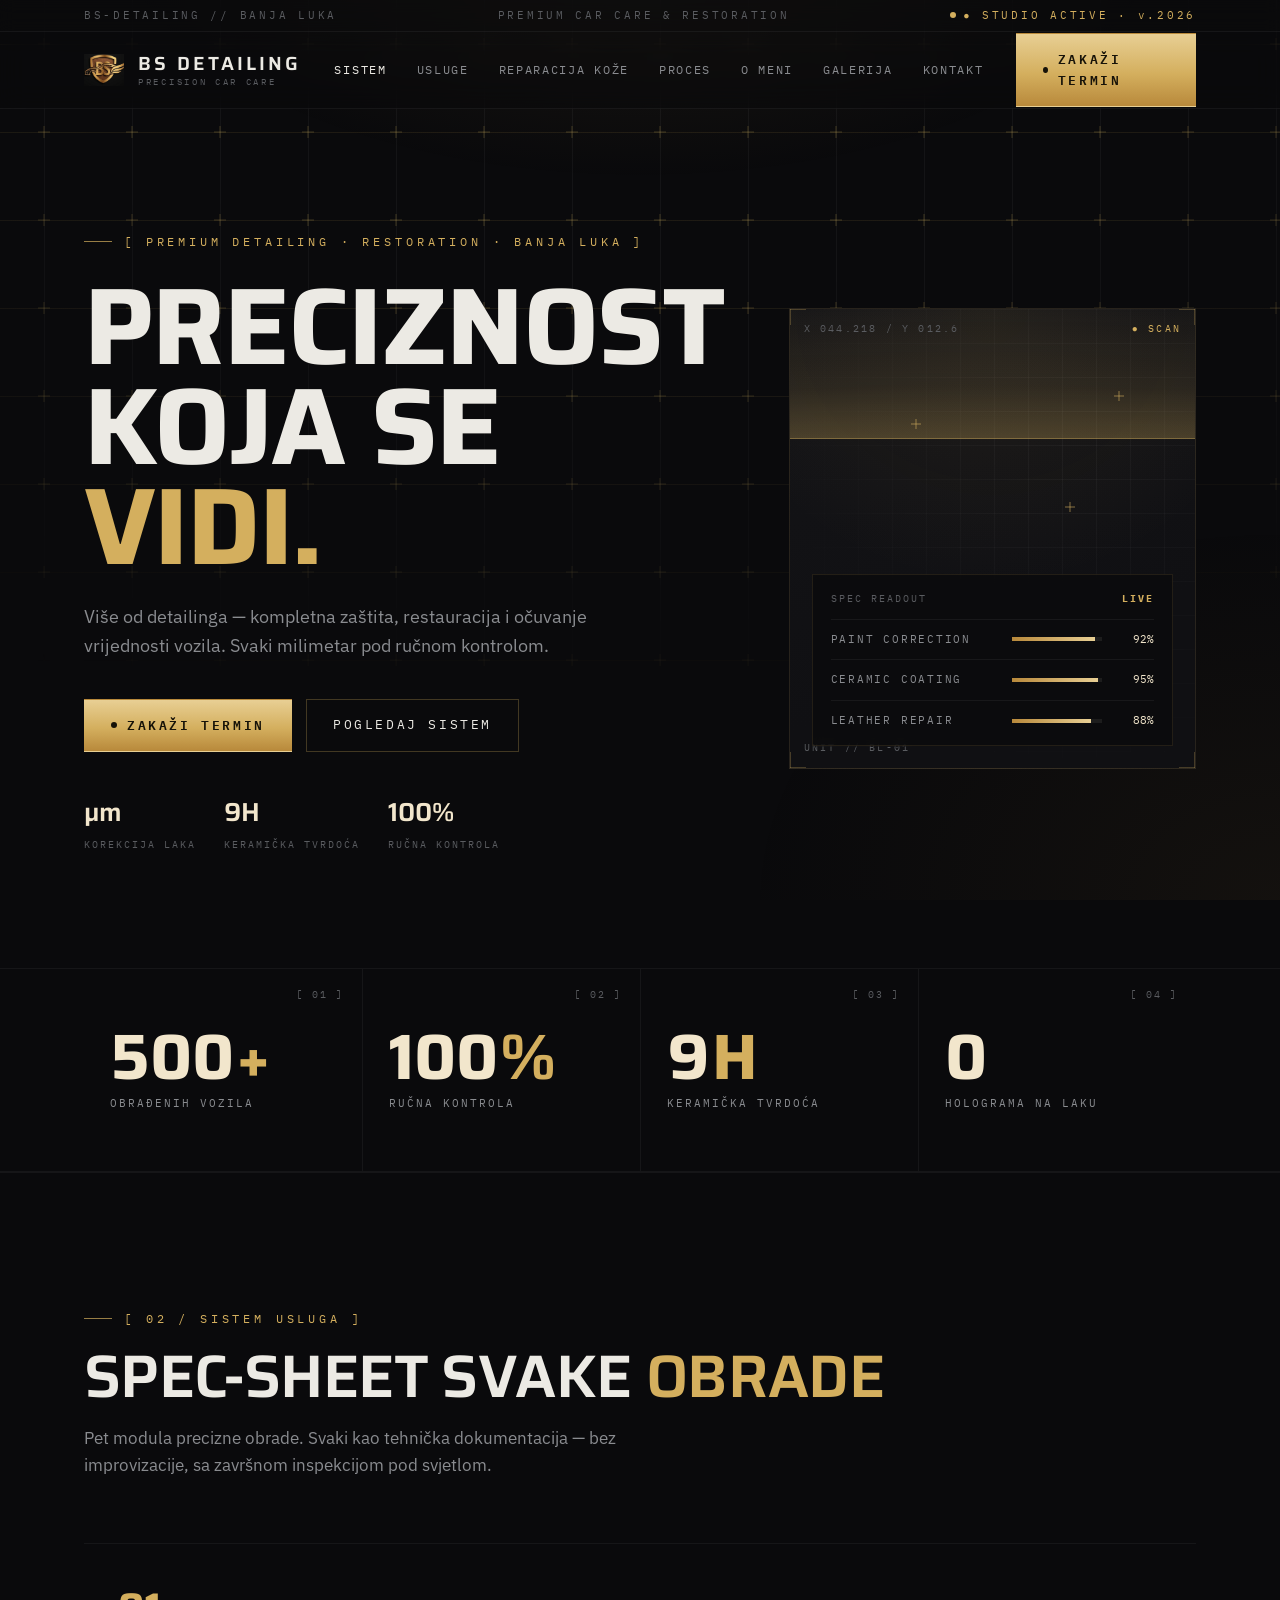
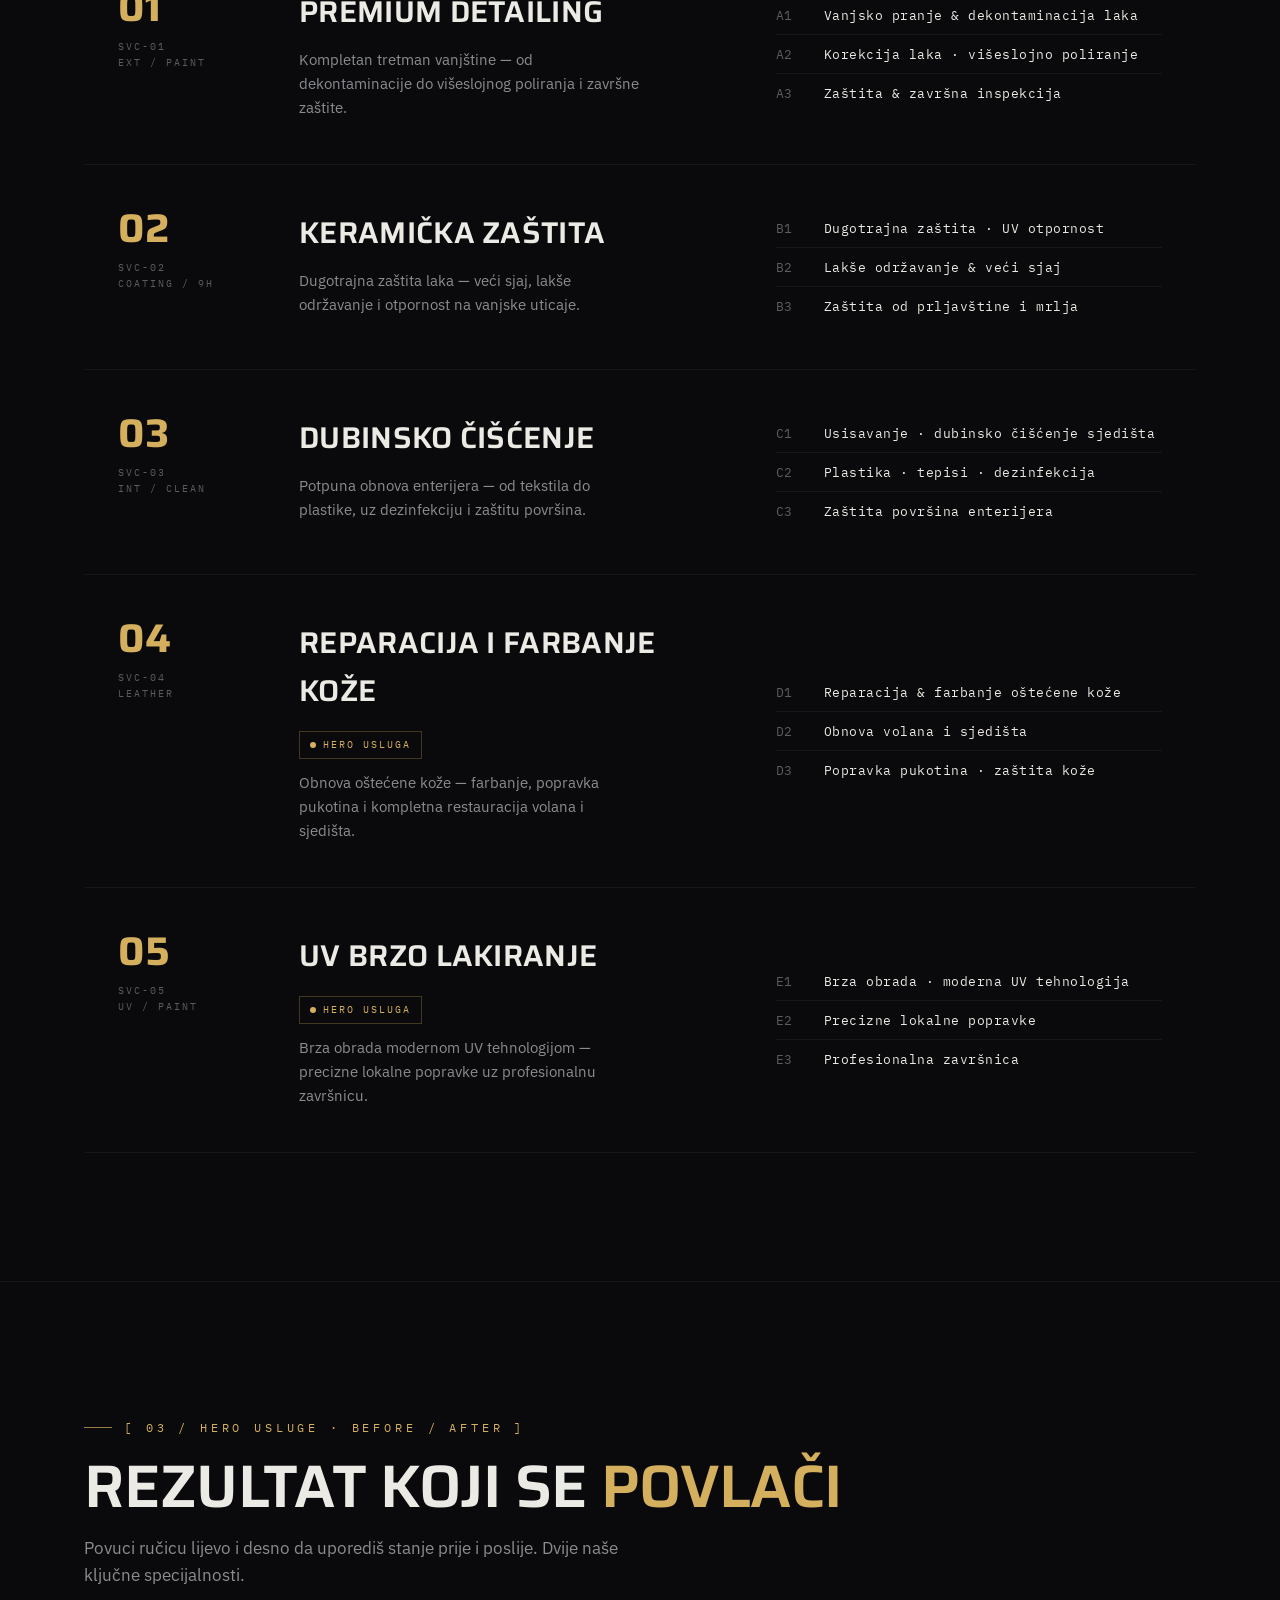
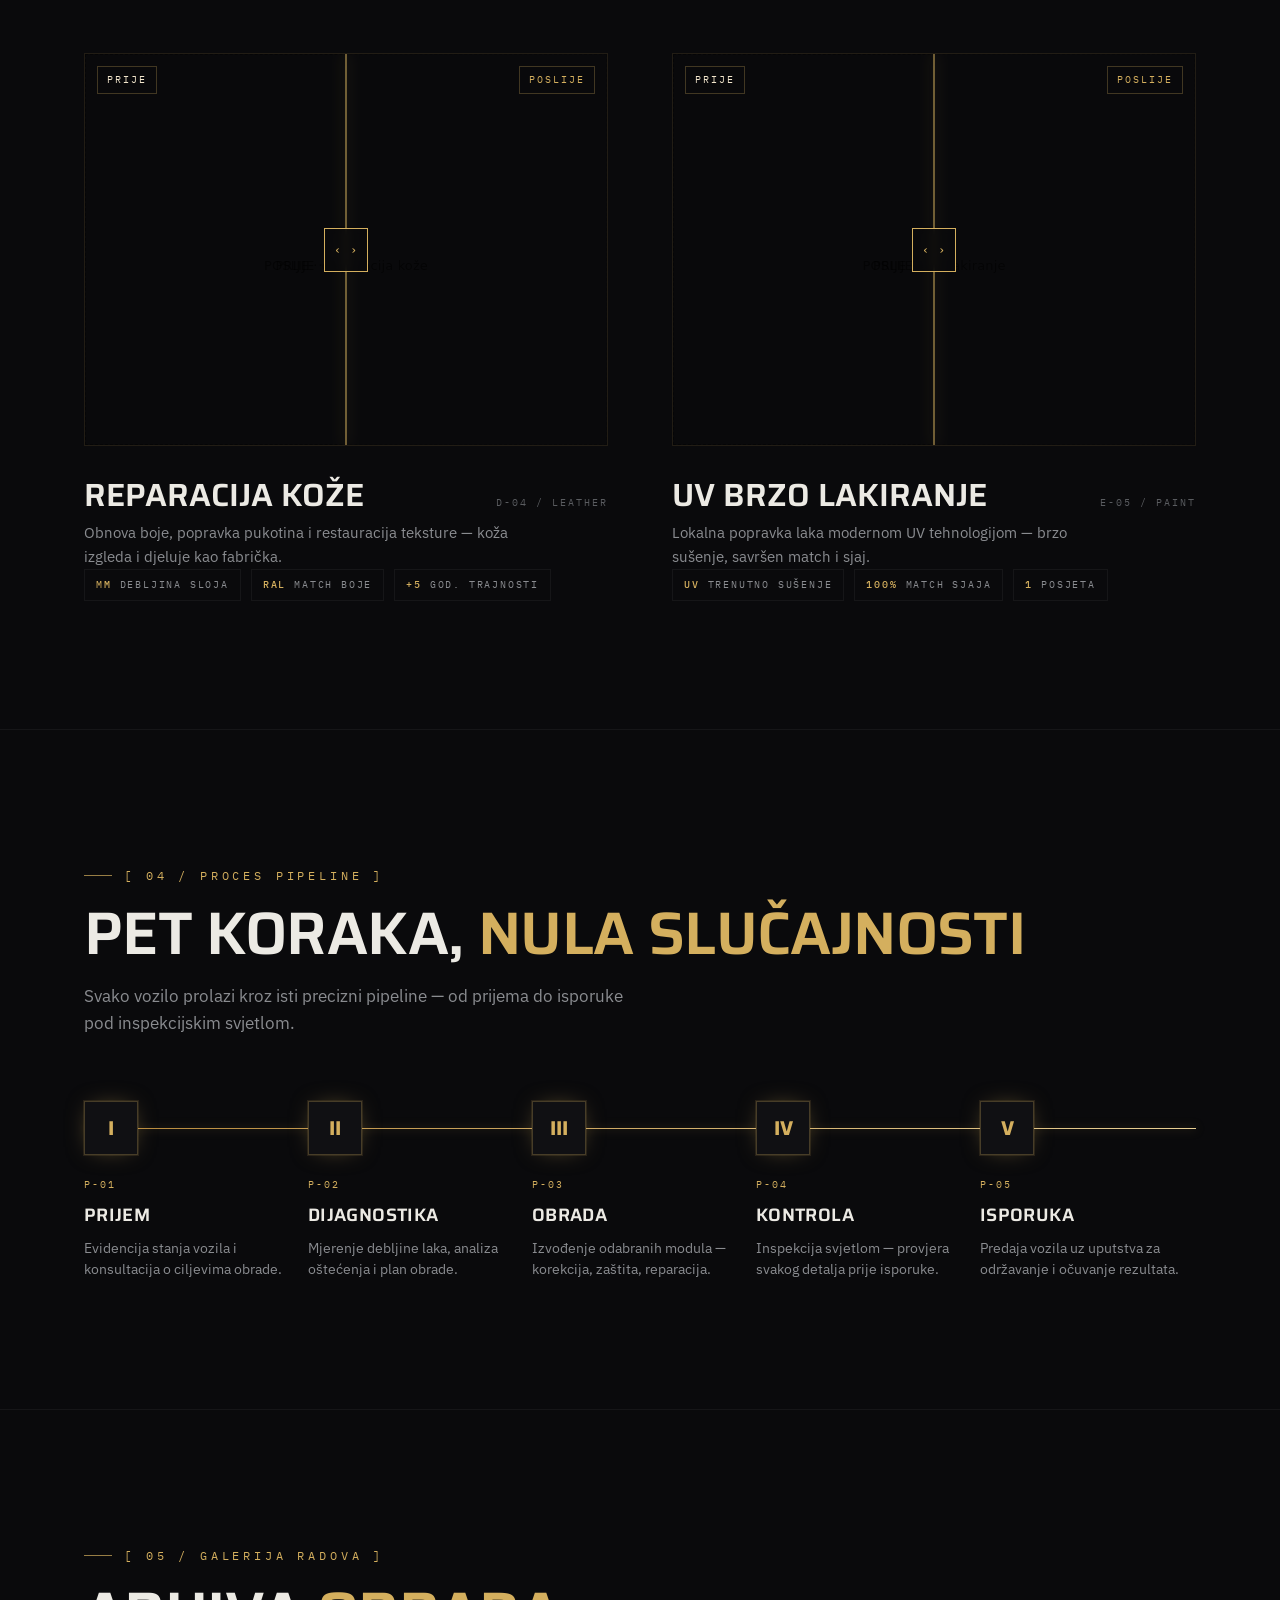
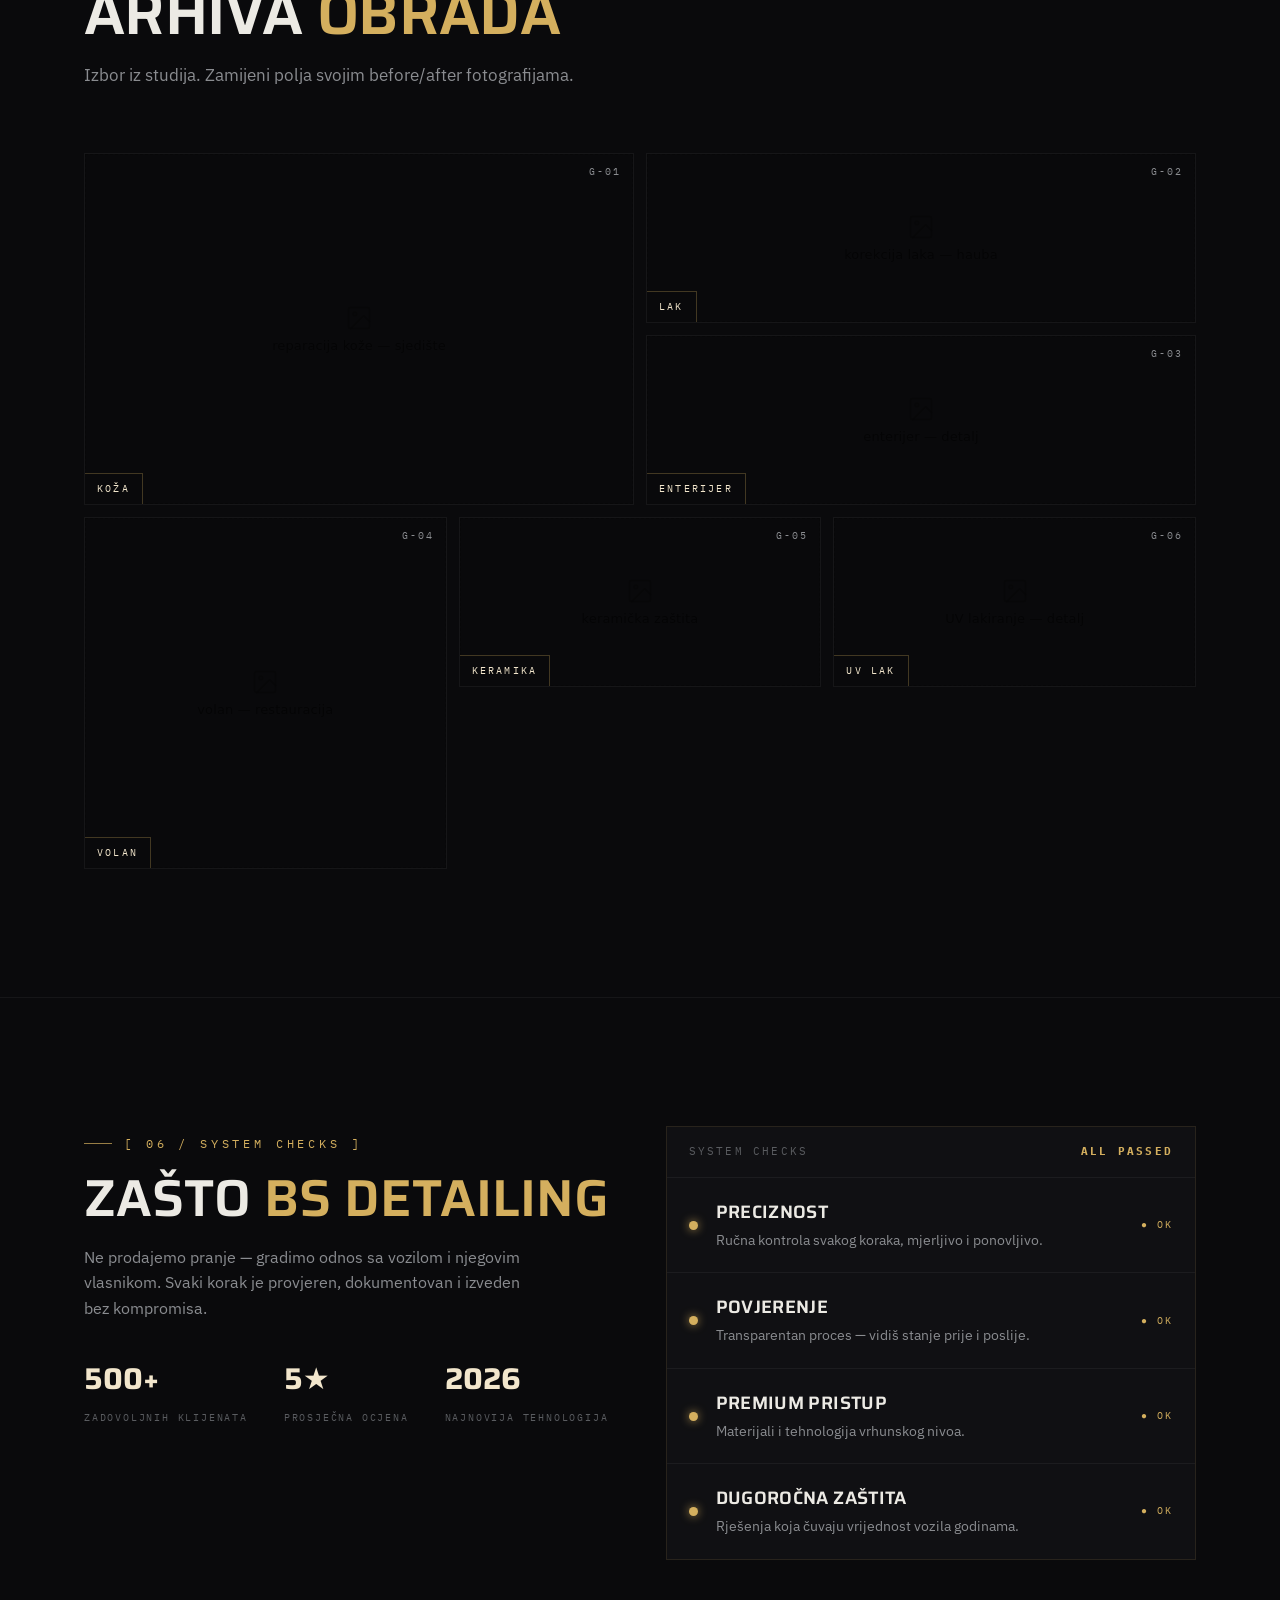
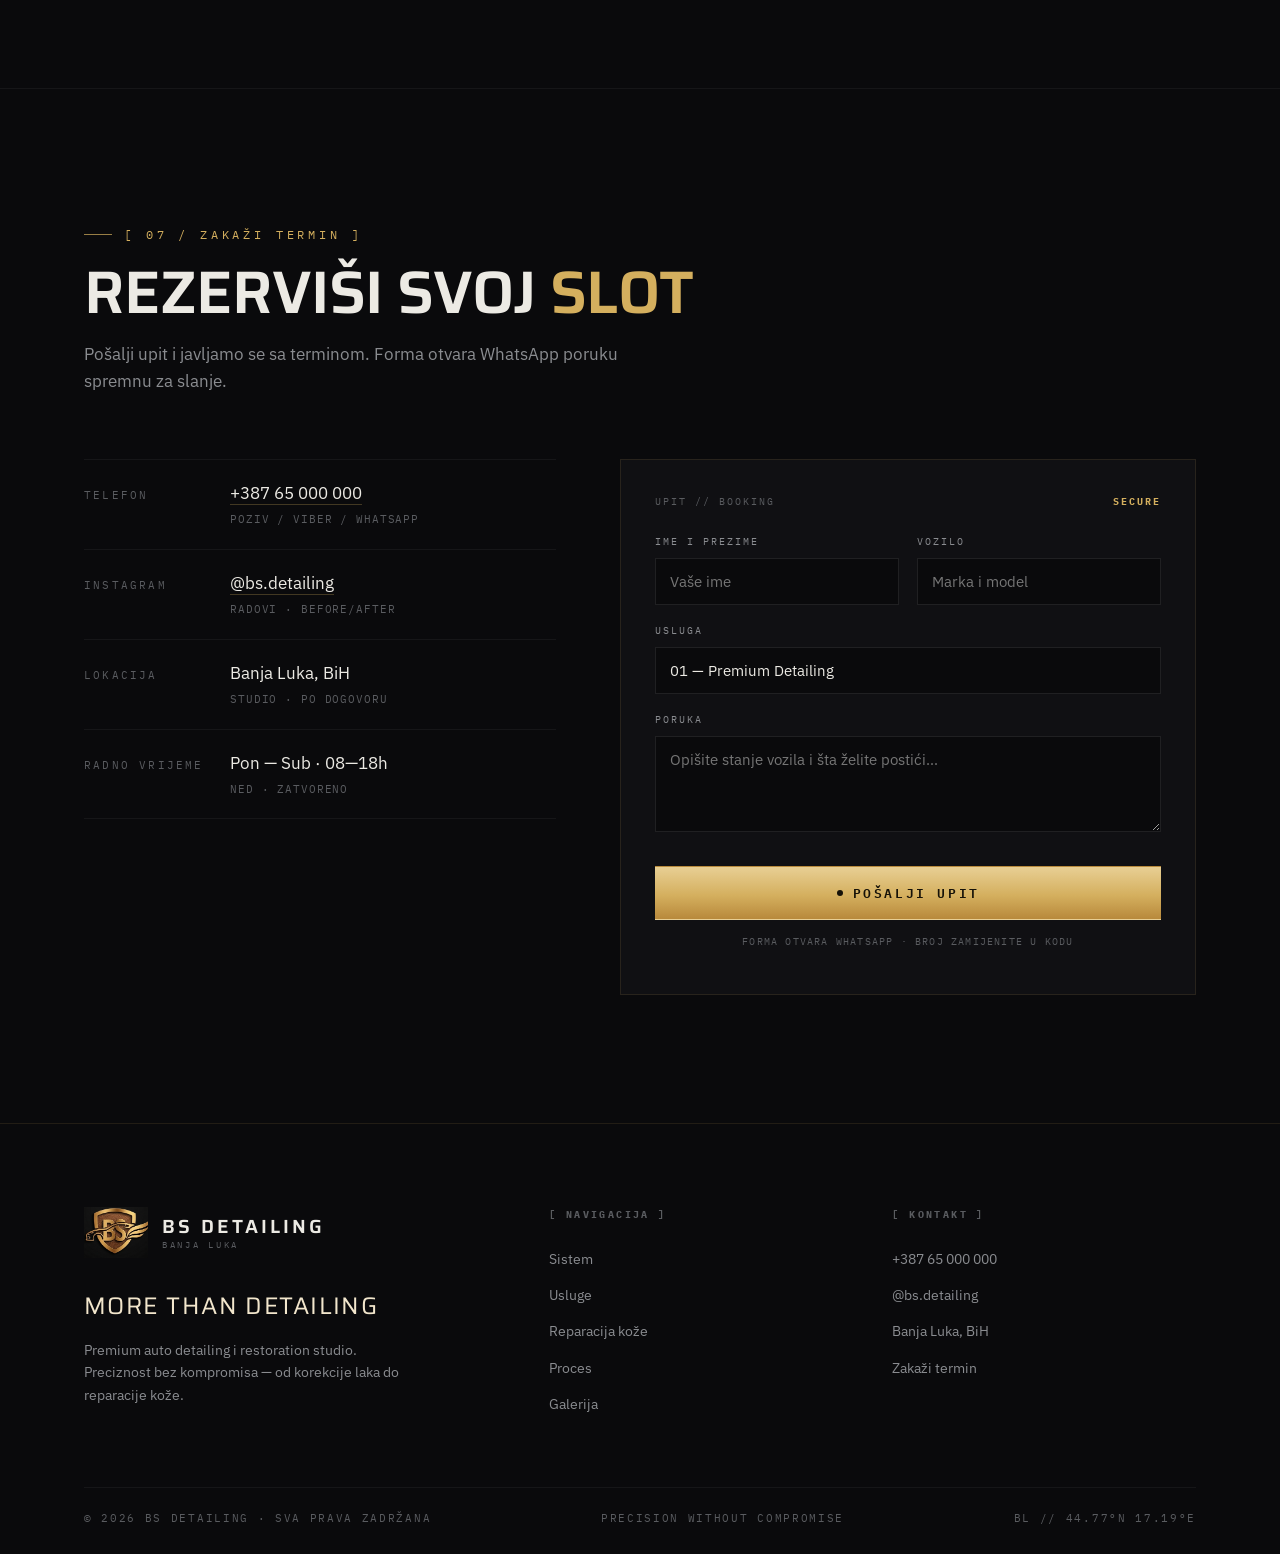
==== project/index.html @ 83fc9499 "Claude Design handoff: web site bs detailing" ====
<!DOCTYPE html>
<html lang="sr-Latn">
<head>
<meta charset="UTF-8" />
<script>document.documentElement.className += " js";</script>
<meta name="viewport" content="width=device-width, initial-scale=1.0" />
<title>BS Detailing — Premium Car Care & Restoration · Banja Luka</title>
<meta name="description" content="BS Detailing — najprecizniji premium auto detailing i restoration studio u Banjoj Luci. Korekcija laka, keramička zaštita, reparacija kože, UV brzo lakiranje." />
<link rel="preconnect" href="https://fonts.googleapis.com" />
<link rel="preconnect" href="https://fonts.gstatic.com" crossorigin />
<link href="https://fonts.googleapis.com/css2?family=Saira:wght@500;600;700&family=IBM+Plex+Sans:wght@400;500;600&family=IBM+Plex+Mono:wght@400;500&display=swap" rel="stylesheet" />
<link rel="stylesheet" href="styles.css" />
<link rel="icon" type="image/png" href="assets/logo-shield.png" />
</head>
<body>
<div class="cursor" aria-hidden="true"><span class="ring"></span></div>
<div class="bp-grid" aria-hidden="true"></div>
<div class="ambient" aria-hidden="true"></div>

<!-- ================= TOP STATUS BAR ================= -->
<div class="topbar">
  <div class="container">
    <span class="tb-left">BS-DETAILING // BANJA LUKA</span>
    <span class="tb-mid">PREMIUM CAR CARE &amp; RESTORATION</span>
    <span class="live"><i class="pulse"></i>● STUDIO ACTIVE · v.2026</span>
  </div>
</div>

<!-- ================= HEADER ================= -->
<header class="site-header" id="siteHeader">
  <div class="container">
    <a href="#top" class="brand" aria-label="BS Detailing — početna">
      <img src="assets/logo-shield.png" alt="BS Detailing" />
      <span class="bn">
        <b>BS Detailing</b>
        <small>PRECISION CAR CARE</small>
      </span>
    </a>
    <nav class="nav" aria-label="Glavna navigacija">
      <a href="#sistem">Sistem</a>
      <a href="#usluge">Usluge</a>
      <a href="#reparacija">Reparacija kože</a>
      <a href="#proces">Proces</a>
      <a href="about.html">O meni</a>
      <a href="#galerija">Galerija</a>
      <a href="#kontakt">Kontakt</a>
    </nav>
    <div class="header-cta">
      <a href="#kontakt" class="btn btn-gold"><span class="dot"></span>Zakaži termin</a>
      <button class="burger" id="burger" aria-label="Meni" aria-expanded="false">
        <span></span><span></span><span></span>
      </button>
    </div>
  </div>
</header>

<!-- mobile nav -->
<nav class="mobile-nav" id="mobileNav" aria-label="Mobilna navigacija">
  <a href="#sistem">Sistem <span>01</span></a>
  <a href="#usluge">Usluge <span>02</span></a>
  <a href="#reparacija">Reparacija kože <span>03</span></a>
  <a href="#proces">Proces <span>04</span></a>
  <a href="about.html">O meni <span>05</span></a>
  <a href="#galerija">Galerija <span>06</span></a>
  <a href="#kontakt">Kontakt <span>07</span></a>
  <a href="#kontakt" class="btn btn-gold" style="justify-content:center"><span class="dot"></span>Zakaži termin</a>
</nav>

<main id="top">

  <!-- ================= HERO ================= -->
  <section class="hero" id="sistem">
    <div class="container">
      <div class="hero-grid">
        <div class="hero-copy">
          <span class="eyebrow" data-reveal>[ PREMIUM DETAILING · RESTORATION · BANJA LUKA ]</span>
          <h1 data-reveal>
            <span class="ln"><span>Preciznost</span></span>
            <span class="ln"><span>koja se <em class="text-gold" style="font-style:normal">vidi.</em></span></span>
          </h1>
          <p class="lede" data-reveal>Više od detailinga — kompletna zaštita, restauracija i očuvanje vrijednosti vozila. Svaki milimetar pod ručnom kontrolom.</p>
          <div class="hero-actions" data-reveal>
            <a href="#kontakt" class="btn btn-gold" data-magnetic><span class="dot"></span>Zakaži termin</a>
            <a href="#usluge" class="btn btn-ghost" data-magnetic>Pogledaj sistem</a>
          </div>
          <div class="hero-bars" data-reveal>
            <div class="b"><b>µm</b><small>Korekcija laka</small></div>
            <div class="b"><b>9H</b><small>Keramička tvrdoća</small></div>
            <div class="b"><b>100%</b><small>Ručna kontrola</small></div>
          </div>
        </div>

        <div class="hero-visual hud" id="heroVisual" data-reveal>
          <div class="micro-grid"></div>
          <div class="scan"></div>
          <span class="cross" style="top:24%;left:30%"></span>
          <span class="cross" style="top:42%;left:68%"></span>
          <span class="cross" style="top:18%;left:80%"></span>
          <span class="hv-tag tl">X 044.218 / Y 012.6</span>
          <span class="hv-tag tr">● SCAN</span>
          <span class="hv-tag bl">UNIT // BL-01</span>

          <div class="spec-readout">
            <div class="sr-h"><span>SPEC READOUT</span><b>LIVE</b></div>
            <div class="sr-row" style="--fill:8%"><span class="k">Paint Correction</span><span class="v"><span class="bar"><i></i></span><span class="num">92%</span></span></div>
            <div class="sr-row" style="--fill:5%"><span class="k">Ceramic Coating</span><span class="v"><span class="bar"><i></i></span><span class="num">95%</span></span></div>
            <div class="sr-row" style="--fill:12%"><span class="k">Leather Repair</span><span class="v"><span class="bar"><i></i></span><span class="num">88%</span></span></div>
          </div>
        </div>
      </div>
    </div>
  </section>

  <!-- ================= STATS ================= -->
  <section class="stats" aria-label="Metrike">
    <div class="container">
      <div class="stat">
        <span class="idx">[ 01 ]</span>
        <span class="num" data-count="500" data-suffix="+"><span class="val">0</span><span class="suf">+</span></span>
        <span class="lbl">Obrađenih vozila</span>
      </div>
      <div class="stat">
        <span class="idx">[ 02 ]</span>
        <span class="num" data-count="100" data-suffix="%"><span class="val">0</span><span class="suf">%</span></span>
        <span class="lbl">Ručna kontrola</span>
      </div>
      <div class="stat">
        <span class="idx">[ 03 ]</span>
        <span class="num" data-count="9" data-suffix="H"><span class="val">0</span><span class="suf">H</span></span>
        <span class="lbl">Keramička tvrdoća</span>
      </div>
      <div class="stat">
        <span class="idx">[ 04 ]</span>
        <span class="num" data-count="0" data-suffix=""><span class="val">0</span><span class="suf"></span></span>
        <span class="lbl">Holograma na laku</span>
      </div>
    </div>
  </section>

  <!-- ================= SERVICES ================= -->
  <section id="usluge" class="section-line">
    <div class="container">
      <div class="sec-head" data-reveal>
        <span class="eyebrow">[ 02 / SISTEM USLUGA ]</span>
        <h2>Spec-sheet svake <span class="text-gold">obrade</span></h2>
        <p>Pet modula precizne obrade. Svaki kao tehnička dokumentacija — bez improvizacije, sa završnom inspekcijom pod svjetlom.</p>
      </div>

      <div class="svc-list">

        <article class="svc" data-reveal>
          <div class="svc-idx hud">
            <span class="n">01</span>
            <div class="meta">SVC-01<br />EXT / PAINT</div>
          </div>
          <div class="svc-main">
            <h3>Premium Detailing</h3>
            <p>Kompletan tretman vanjštine — od dekontaminacije do višeslojnog poliranja i završne zaštite.</p>
          </div>
          <div class="svc-spec">
            <div class="spec-row"><span class="sk">A1</span><span class="sv">Vanjsko pranje &amp; dekontaminacija laka</span></div>
            <div class="spec-row"><span class="sk">A2</span><span class="sv">Korekcija laka · višeslojno poliranje</span></div>
            <div class="spec-row"><span class="sk">A3</span><span class="sv">Zaštita &amp; završna inspekcija</span></div>
          </div>
        </article>

        <article class="svc" data-reveal>
          <div class="svc-idx hud">
            <span class="n">02</span>
            <div class="meta">SVC-02<br />COATING / 9H</div>
          </div>
          <div class="svc-main">
            <h3>Keramička zaštita</h3>
            <p>Dugotrajna zaštita laka — veći sjaj, lakše održavanje i otpornost na vanjske uticaje.</p>
          </div>
          <div class="svc-spec">
            <div class="spec-row"><span class="sk">B1</span><span class="sv">Dugotrajna zaštita · UV otpornost</span></div>
            <div class="spec-row"><span class="sk">B2</span><span class="sv">Lakše održavanje &amp; veći sjaj</span></div>
            <div class="spec-row"><span class="sk">B3</span><span class="sv">Zaštita od prljavštine i mrlja</span></div>
          </div>
        </article>

        <article class="svc" data-reveal>
          <div class="svc-idx hud">
            <span class="n">03</span>
            <div class="meta">SVC-03<br />INT / CLEAN</div>
          </div>
          <div class="svc-main">
            <h3>Dubinsko čišćenje</h3>
            <p>Potpuna obnova enterijera — od tekstila do plastike, uz dezinfekciju i zaštitu površina.</p>
          </div>
          <div class="svc-spec">
            <div class="spec-row"><span class="sk">C1</span><span class="sv">Usisavanje · dubinsko čišćenje sjedišta</span></div>
            <div class="spec-row"><span class="sk">C2</span><span class="sv">Plastika · tepisi · dezinfekcija</span></div>
            <div class="spec-row"><span class="sk">C3</span><span class="sv">Zaštita površina enterijera</span></div>
          </div>
        </article>

        <article class="svc" data-reveal>
          <div class="svc-idx hud">
            <span class="n">04</span>
            <div class="meta">SVC-04<br />LEATHER</div>
          </div>
          <div class="svc-main">
            <h3>Reparacija i farbanje kože</h3>
            <span class="svc-tag"><span class="dot"></span>HERO USLUGA</span>
            <p>Obnova oštećene kože — farbanje, popravka pukotina i kompletna restauracija volana i sjedišta.</p>
          </div>
          <div class="svc-spec">
            <div class="spec-row"><span class="sk">D1</span><span class="sv">Reparacija &amp; farbanje oštećene kože</span></div>
            <div class="spec-row"><span class="sk">D2</span><span class="sv">Obnova volana i sjedišta</span></div>
            <div class="spec-row"><span class="sk">D3</span><span class="sv">Popravka pukotina · zaštita kože</span></div>
          </div>
        </article>

        <article class="svc" data-reveal>
          <div class="svc-idx hud">
            <span class="n">05</span>
            <div class="meta">SVC-05<br />UV / PAINT</div>
          </div>
          <div class="svc-main">
            <h3>UV brzo lakiranje</h3>
            <span class="svc-tag"><span class="dot"></span>HERO USLUGA</span>
            <p>Brza obrada modernom UV tehnologijom — precizne lokalne popravke uz profesionalnu završnicu.</p>
          </div>
          <div class="svc-spec">
            <div class="spec-row"><span class="sk">E1</span><span class="sv">Brza obrada · moderna UV tehnologija</span></div>
            <div class="spec-row"><span class="sk">E2</span><span class="sv">Precizne lokalne popravke</span></div>
            <div class="spec-row"><span class="sk">E3</span><span class="sv">Profesionalna završnica</span></div>
          </div>
        </article>

      </div>
    </div>
  </section>

  <!-- ================= BEFORE / AFTER ================= -->
  <section id="reparacija" class="section-line">
    <div class="container">
      <div class="sec-head" data-reveal>
        <span class="eyebrow">[ 03 / HERO USLUGE · BEFORE / AFTER ]</span>
        <h2>Rezultat koji se <span class="text-gold">povlači</span></h2>
        <p>Povuci ručicu lijevo i desno da uporediš stanje prije i poslije. Dvije naše ključne specijalnosti.</p>
      </div>

      <div class="ba-wrap">

        <div class="ba-block" data-reveal>
          <div class="ba" data-ba>
            <image-slot class="layer-after" id="ba-leather-after" shape="rect" fit="cover" placeholder="POSLIJE · reparacija kože"></image-slot>
            <div class="layer-before">
              <image-slot id="ba-leather-before" shape="rect" fit="cover" placeholder="PRIJE · oštećena koža"></image-slot>
            </div>
            <span class="ba-tag b">PRIJE</span>
            <span class="ba-tag a">POSLIJE</span>
            <span class="divider"></span>
            <span class="handle"></span>
          </div>
          <div class="ba-meta">
            <div class="meta-line">
              <h3>Reparacija kože</h3>
              <span class="coord">D-04 / LEATHER</span>
            </div>
            <p class="desc">Obnova boje, popravka pukotina i restauracija teksture — koža izgleda i djeluje kao fabrička.</p>
            <div class="ba-callouts">
              <span class="callout"><b>µm</b> Debljina sloja</span>
              <span class="callout"><b>RAL</b> Match boje</span>
              <span class="callout"><b>+5</b> God. trajnosti</span>
            </div>
          </div>
        </div>

        <div class="ba-block" data-reveal>
          <div class="ba" data-ba>
            <image-slot class="layer-after" id="ba-uv-after" shape="rect" fit="cover" placeholder="POSLIJE · UV lakiranje"></image-slot>
            <div class="layer-before">
              <image-slot id="ba-uv-before" shape="rect" fit="cover" placeholder="PRIJE · oštećen lak"></image-slot>
            </div>
            <span class="ba-tag b">PRIJE</span>
            <span class="ba-tag a">POSLIJE</span>
            <span class="divider"></span>
            <span class="handle"></span>
          </div>
          <div class="ba-meta">
            <div class="meta-line">
              <h3>UV brzo lakiranje</h3>
              <span class="coord">E-05 / PAINT</span>
            </div>
            <p class="desc">Lokalna popravka laka modernom UV tehnologijom — brzo sušenje, savršen match i sjaj.</p>
            <div class="ba-callouts">
              <span class="callout"><b>UV</b> Trenutno sušenje</span>
              <span class="callout"><b>100%</b> Match sjaja</span>
              <span class="callout"><b>1</b> Posjeta</span>
            </div>
          </div>
        </div>

      </div>
    </div>
  </section>

  <!-- ================= PROCESS ================= -->
  <section id="proces" class="section-line">
    <div class="container">
      <div class="sec-head" data-reveal>
        <span class="eyebrow">[ 04 / PROCES PIPELINE ]</span>
        <h2>Pet koraka, <span class="text-gold">nula slučajnosti</span></h2>
        <p>Svako vozilo prolazi kroz isti precizni pipeline — od prijema do isporuke pod inspekcijskim svjetlom.</p>
      </div>

      <div class="proc" id="proc">
        <div class="proc-track">
          <div class="proc-line"><i></i></div>
          <div class="proc-steps">
            <div class="pstep">
              <div class="node">I</div>
              <div class="code">P-01</div>
              <h4>Prijem</h4>
              <p>Evidencija stanja vozila i konsultacija o ciljevima obrade.</p>
            </div>
            <div class="pstep">
              <div class="node">II</div>
              <div class="code">P-02</div>
              <h4>Dijagnostika</h4>
              <p>Mjerenje debljine laka, analiza oštećenja i plan obrade.</p>
            </div>
            <div class="pstep">
              <div class="node">III</div>
              <div class="code">P-03</div>
              <h4>Obrada</h4>
              <p>Izvođenje odabranih modula — korekcija, zaštita, reparacija.</p>
            </div>
            <div class="pstep">
              <div class="node">IV</div>
              <div class="code">P-04</div>
              <h4>Kontrola</h4>
              <p>Inspekcija svjetlom — provjera svakog detalja prije isporuke.</p>
            </div>
            <div class="pstep">
              <div class="node">V</div>
              <div class="code">P-05</div>
              <h4>Isporuka</h4>
              <p>Predaja vozila uz uputstva za održavanje i očuvanje rezultata.</p>
            </div>
          </div>
        </div>
      </div>
    </div>
  </section>

  <!-- ================= GALLERY ================= -->
  <section id="galerija" class="section-line">
    <div class="container">
      <div class="sec-head" data-reveal>
        <span class="eyebrow">[ 05 / GALERIJA RADOVA ]</span>
        <h2>Arhiva <span class="text-gold">obrada</span></h2>
        <p>Izbor iz studija. Zamijeni polja svojim before/after fotografijama.</p>
      </div>

      <div class="gal-grid" data-reveal>
        <div class="gcell w3 h2">
          <image-slot id="gal-1" shape="rect" fit="cover" placeholder="reparacija kože — sjedište"></image-slot>
          <div class="hud"></div>
          <span class="gnum">G-01</span>
          <span class="glabel">KOŽA</span>
        </div>
        <div class="gcell w3">
          <image-slot id="gal-2" shape="rect" fit="cover" placeholder="korekcija laka — hauba"></image-slot>
          <div class="hud"></div>
          <span class="gnum">G-02</span>
          <span class="glabel">LAK</span>
        </div>
        <div class="gcell w3">
          <image-slot id="gal-3" shape="rect" fit="cover" placeholder="enterijer — detalj"></image-slot>
          <div class="hud"></div>
          <span class="gnum">G-03</span>
          <span class="glabel">ENTERIJER</span>
        </div>
        <div class="gcell w2 h2">
          <image-slot id="gal-4" shape="rect" fit="cover" placeholder="volan — restauracija"></image-slot>
          <div class="hud"></div>
          <span class="gnum">G-04</span>
          <span class="glabel">VOLAN</span>
        </div>
        <div class="gcell w2">
          <image-slot id="gal-5" shape="rect" fit="cover" placeholder="keramička zaštita"></image-slot>
          <div class="hud"></div>
          <span class="gnum">G-05</span>
          <span class="glabel">KERAMIKA</span>
        </div>
        <div class="gcell w2">
          <image-slot id="gal-6" shape="rect" fit="cover" placeholder="UV lakiranje — detalj"></image-slot>
          <div class="hud"></div>
          <span class="gnum">G-06</span>
          <span class="glabel">UV LAK</span>
        </div>
      </div>
    </div>
  </section>

  <!-- ================= WHY BS ================= -->
  <section id="zasto" class="section-line">
    <div class="container">
      <div class="why-grid">
        <div class="why-copy" data-reveal>
          <span class="eyebrow">[ 06 / SYSTEM CHECKS ]</span>
          <h2>Zašto <span class="text-gold">BS Detailing</span></h2>
          <p>Ne prodajemo pranje — gradimo odnos sa vozilom i njegovim vlasnikom. Svaki korak je provjeren, dokumentovan i izveden bez kompromisa.</p>
          <div class="why-stats">
            <div><b>500+</b><small>Zadovoljnih klijenata</small></div>
            <div><b>5★</b><small>Prosječna ocjena</small></div>
            <div><b>2026</b><small>Najnovija tehnologija</small></div>
          </div>
        </div>

        <div class="status-panel" data-reveal>
          <div class="sp-head"><span>SYSTEM CHECKS</span><b>ALL PASSED</b></div>
          <div class="check">
            <span class="led"></span>
            <div class="ct"><b>Preciznost</b><span>Ručna kontrola svakog koraka, mjerljivo i ponovljivo.</span></div>
            <span class="ok">● OK</span>
          </div>
          <div class="check">
            <span class="led"></span>
            <div class="ct"><b>Povjerenje</b><span>Transparentan proces — vidiš stanje prije i poslije.</span></div>
            <span class="ok">● OK</span>
          </div>
          <div class="check">
            <span class="led"></span>
            <div class="ct"><b>Premium pristup</b><span>Materijali i tehnologija vrhunskog nivoa.</span></div>
            <span class="ok">● OK</span>
          </div>
          <div class="check">
            <span class="led"></span>
            <div class="ct"><b>Dugoročna zaštita</b><span>Rješenja koja čuvaju vrijednost vozila godinama.</span></div>
            <span class="ok">● OK</span>
          </div>
        </div>
      </div>
    </div>
  </section>

  <!-- ================= CONTACT ================= -->
  <section id="kontakt" class="section-line">
    <div class="container">
      <div class="sec-head" data-reveal>
        <span class="eyebrow">[ 07 / ZAKAŽI TERMIN ]</span>
        <h2>Rezerviši svoj <span class="text-gold">slot</span></h2>
        <p>Pošalji upit i javljamo se sa terminom. Forma otvara WhatsApp poruku spremnu za slanje.</p>
      </div>

      <div class="contact-grid">
        <div class="cinfo" data-reveal>
          <div class="crow">
            <span class="k">Telefon</span>
            <span class="v"><a href="tel:+38765000000">+387 65 000 000</a><small>POZIV / VIBER / WHATSAPP</small></span>
          </div>
          <div class="crow">
            <span class="k">Instagram</span>
            <span class="v"><a href="https://instagram.com/bs.detailing" target="_blank" rel="noopener">@bs.detailing</a><small>RADOVI · BEFORE/AFTER</small></span>
          </div>
          <div class="crow">
            <span class="k">Lokacija</span>
            <span class="v">Banja Luka, BiH<small>STUDIO · PO DOGOVORU</small></span>
          </div>
          <div class="crow">
            <span class="k">Radno vrijeme</span>
            <span class="v">Pon — Sub · 08—18h<small>NED · ZATVORENO</small></span>
          </div>
        </div>

        <form class="form" id="bookingForm" data-reveal>
          <div class="fh"><span>UPIT // BOOKING</span><b>SECURE</b></div>
          <div class="f2">
            <div class="field">
              <label for="ime">Ime i prezime</label>
              <input type="text" id="ime" name="ime" placeholder="Vaše ime" required />
            </div>
            <div class="field">
              <label for="vozilo">Vozilo</label>
              <input type="text" id="vozilo" name="vozilo" placeholder="Marka i model" required />
            </div>
          </div>
          <div class="field">
            <label for="usluga">Usluga</label>
            <select id="usluga" name="usluga">
              <option value="Premium Detailing">01 — Premium Detailing</option>
              <option value="Keramička zaštita">02 — Keramička zaštita</option>
              <option value="Dubinsko čišćenje">03 — Dubinsko čišćenje</option>
              <option value="Reparacija i farbanje kože">04 — Reparacija i farbanje kože</option>
              <option value="UV brzo lakiranje">05 — UV brzo lakiranje</option>
              <option value="Konsultacija">Konsultacija / nisam siguran</option>
            </select>
          </div>
          <div class="field">
            <label for="poruka">Poruka</label>
            <textarea id="poruka" name="poruka" placeholder="Opišite stanje vozila i šta želite postići…"></textarea>
          </div>
          <button type="submit" class="btn btn-gold" data-magnetic><span class="dot"></span>Pošalji upit</button>
          <p class="note">FORMA OTVARA WHATSAPP · BROJ ZAMIJENITE U KODU</p>
        </form>
      </div>
    </div>
  </section>

</main>

<!-- ================= FOOTER ================= -->
<footer class="footer">
  <div class="container">
    <div class="footer-top">
      <div class="fbrand">
        <a href="#top" class="brand">
          <img src="assets/logo-shield.png" alt="BS Detailing" />
          <span class="bn"><b>BS Detailing</b><small>BANJA LUKA</small></span>
        </a>
        <p class="slogan">More than detailing</p>
        <p class="fdesc">Premium auto detailing i restoration studio. Preciznost bez kompromisa — od korekcije laka do reparacije kože.</p>
      </div>
      <div class="fcol">
        <h5>[ NAVIGACIJA ]</h5>
        <a href="#sistem">Sistem</a>
        <a href="#usluge">Usluge</a>
        <a href="#reparacija">Reparacija kože</a>
        <a href="#proces">Proces</a>
        <a href="#galerija">Galerija</a>
      </div>
      <div class="fcol">
        <h5>[ KONTAKT ]</h5>
        <a href="tel:+38765000000">+387 65 000 000</a>
        <a href="https://instagram.com/bs.detailing" target="_blank" rel="noopener">@bs.detailing</a>
        <a href="#kontakt">Banja Luka, BiH</a>
        <a href="#kontakt">Zakaži termin</a>
      </div>
    </div>
    <div class="footer-bottom">
      <span>© 2026 BS DETAILING · SVA PRAVA ZADRŽANA</span>
      <span>PRECISION WITHOUT COMPROMISE</span>
      <span>BL // 44.77°N 17.19°E</span>
    </div>
  </div>
</footer>

<script src="image-slot.js"></script>
<script src="app.js"></script>
</body>
</html>
---- project/styles.css ----
/* ============================================================
   BS DETAILING — Tech high-end / precision-engineering system
   ============================================================ */

:root {
  /* surfaces */
  --bg:        #0A0A0C;
  --panel:     #101013;
  --panel-2:   #141417;
  --panel-3:   #18181c;

  /* gold accents */
  --gold:       #D4AF5E;
  --gold-deep:  #B8893B;
  --gold-light: #E8CF94;

  /* cool neutrals */
  --gray-2: #8A8C90;
  --gray-3: #5A5C60;

  /* text */
  --text:  #ECEAE4;
  --cream: #F2E6CC;

  /* lines */
  --line:           rgba(255,255,255,0.05);
  --line-2:         rgba(255,255,255,0.09);
  --line-gold:      rgba(212,175,94,0.12);
  --line-gold-mid:  rgba(212,175,94,0.28);
  --line-gold-hi:   rgba(212,175,94,0.55);

  --glow: 0 0 0 1px var(--line-gold-mid), 0 18px 50px -20px rgba(212,175,94,0.22);

  --font-display: "Saira", "Saira Condensed", system-ui, sans-serif;
  --font-body: "IBM Plex Sans", system-ui, sans-serif;
  --font-mono: "IBM Plex Mono", ui-monospace, monospace;

  --ease: cubic-bezier(.2,.7,.2,1);
  --container: 1240px;
  --gutter: clamp(20px, 5vw, 64px);
}

* { box-sizing: border-box; }

html { scroll-behavior: smooth; }

body {
  margin: 0;
  background: var(--bg);
  color: var(--text);
  font-family: var(--font-body);
  font-size: 16px;
  line-height: 1.6;
  -webkit-font-smoothing: antialiased;
  overflow-x: hidden;
}

/* ---- blueprint grid + crosshair markers (fixed, behind all) ---- */
.bp-grid {
  position: fixed;
  inset: 0;
  z-index: 0;
  pointer-events: none;
  background-image:
    linear-gradient(var(--line-gold) 1px, transparent 1px),
    linear-gradient(90deg, var(--line) 1px, transparent 1px);
  background-size: 88px 88px;
  background-position: 44px 44px;
  opacity: .9;
  -webkit-mask-image: radial-gradient(120% 90% at 50% 0%, #000 35%, transparent 92%);
          mask-image: radial-gradient(120% 90% at 50% 0%, #000 35%, transparent 92%);
}
.bp-grid::after {
  content: "";
  position: absolute;
  inset: 0;
  background-image: url("data:image/svg+xml,%3Csvg xmlns='http://www.w3.org/2000/svg' width='88' height='88'%3E%3Cg stroke='%23D4AF5E' stroke-opacity='0.3' stroke-width='1'%3E%3Cline x1='38' y1='44' x2='50' y2='44'/%3E%3Cline x1='44' y1='38' x2='44' y2='50'/%3E%3C/g%3E%3C/svg%3E");
  background-size: 88px 88px;
}

/* ambient gold vignette */
.ambient {
  position: fixed;
  inset: 0;
  z-index: 0;
  pointer-events: none;
  background:
    radial-gradient(70% 50% at 50% -10%, rgba(212,175,94,0.10), transparent 60%),
    radial-gradient(60% 60% at 100% 100%, rgba(184,137,59,0.06), transparent 70%);
}

/* ---- layout primitives ---- */
.container {
  width: 100%;
  max-width: var(--container);
  margin: 0 auto;
  padding-inline: var(--gutter);
}
main { position: relative; z-index: 1; }

section { position: relative; padding-block: clamp(72px, 10vw, 140px); }
.section-line { border-top: 1px solid var(--line); }

/* ---- mono labels / eyebrows ---- */
.mono {
  font-family: var(--font-mono);
  letter-spacing: 0.18em;
  text-transform: uppercase;
}
.eyebrow {
  font-family: var(--font-mono);
  font-size: 12px;
  letter-spacing: 0.32em;
  text-transform: uppercase;
  color: var(--gold);
  display: inline-flex;
  align-items: center;
  gap: 12px;
}
.eyebrow::before {
  content: "";
  width: 28px;
  height: 1px;
  background: var(--gold);
  opacity: .7;
}
.eyebrow.center { justify-content: center; }

/* section heads */
.sec-head { margin-bottom: clamp(36px, 5vw, 64px); }
.sec-head h2 {
  font-family: var(--font-display);
  font-weight: 600;
  font-size: clamp(32px, 5.2vw, 60px);
  line-height: 1.02;
  letter-spacing: -0.01em;
  margin: 18px 0 0;
  text-transform: uppercase;
  text-wrap: balance;
}
.sec-head p {
  color: var(--gray-2);
  max-width: 56ch;
  margin: 18px 0 0;
  font-size: 17px;
}
.sec-index {
  font-family: var(--font-mono);
  color: var(--gray-3);
  font-size: 12px;
  letter-spacing: 0.2em;
}

.text-gold { color: var(--gold); }
.text-cream { color: var(--cream); }

/* ---- HUD corner brackets (all four corners in one pseudo) ---- */
.hud { position: relative; }
.hud::before {
  content: "";
  position: absolute;
  inset: 0;
  pointer-events: none;
  --c: var(--line-gold-mid);
  --l: 16px;
  background:
    linear-gradient(var(--c),var(--c)) left top    / var(--l) 1px no-repeat,
    linear-gradient(var(--c),var(--c)) left top    / 1px var(--l) no-repeat,
    linear-gradient(var(--c),var(--c)) right top   / var(--l) 1px no-repeat,
    linear-gradient(var(--c),var(--c)) right top   / 1px var(--l) no-repeat,
    linear-gradient(var(--c),var(--c)) left bottom / var(--l) 1px no-repeat,
    linear-gradient(var(--c),var(--c)) left bottom / 1px var(--l) no-repeat,
    linear-gradient(var(--c),var(--c)) right bottom/ var(--l) 1px no-repeat,
    linear-gradient(var(--c),var(--c)) right bottom/ 1px var(--l) no-repeat;
  transition: opacity .4s var(--ease);
}

/* ---- buttons ---- */
.btn {
  --pad-y: 15px;
  font-family: var(--font-mono);
  font-size: 13px;
  letter-spacing: 0.2em;
  text-transform: uppercase;
  display: inline-flex;
  align-items: center;
  justify-content: center;
  gap: 10px;
  padding: var(--pad-y) 26px;
  min-height: 48px;
  border: 1px solid transparent;
  cursor: pointer;
  text-decoration: none;
  position: relative;
  transition: transform .25s var(--ease), background .3s var(--ease),
              color .3s var(--ease), border-color .3s var(--ease), box-shadow .3s var(--ease);
  will-change: transform;
}
.btn-gold {
  background: linear-gradient(180deg, var(--gold-light), var(--gold) 55%, var(--gold-deep));
  color: #161208;
  font-weight: 600;
}
.btn-gold:hover {
  box-shadow: 0 0 0 1px var(--gold), 0 14px 36px -12px rgba(212,175,94,0.6);
}
.btn-ghost {
  background: transparent;
  color: var(--text);
  border-color: var(--line-gold-mid);
}
.btn-ghost:hover {
  border-color: var(--gold);
  color: var(--gold-light);
  box-shadow: inset 0 0 22px -12px rgba(212,175,94,0.5);
}
.btn .dot { width: 6px; height: 6px; background: currentColor; border-radius: 50%; }

/* ---- header ---- */
.topbar {
  position: relative;
  z-index: 60;
  border-bottom: 1px solid var(--line);
  background: rgba(10,10,12,0.7);
  backdrop-filter: blur(8px);
}
.topbar .container {
  display: flex;
  justify-content: space-between;
  gap: 18px;
  padding-block: 7px;
}
.topbar span {
  font-family: var(--font-mono);
  font-size: 10.5px;
  letter-spacing: 0.26em;
  color: var(--gray-3);
  white-space: nowrap;
  overflow: hidden;
  text-overflow: ellipsis;
}
.topbar .live { color: var(--gold); display: inline-flex; align-items: center; gap: 7px; }
.topbar .live .pulse {
  width: 6px; height: 6px; border-radius: 50%;
  background: var(--gold);
  box-shadow: 0 0 0 0 rgba(212,175,94,0.6);
  animation: pulse 2.4s infinite;
}
@keyframes pulse {
  0% { box-shadow: 0 0 0 0 rgba(212,175,94,0.5); }
  70% { box-shadow: 0 0 0 7px rgba(212,175,94,0); }
  100% { box-shadow: 0 0 0 0 rgba(212,175,94,0); }
}

.site-header {
  position: sticky;
  top: 0;
  z-index: 50;
  border-bottom: 1px solid var(--line);
  background: rgba(10,10,12,0.55);
  backdrop-filter: blur(14px) saturate(120%);
  transition: background .3s var(--ease), border-color .3s var(--ease);
}
.site-header.scrolled {
  background: rgba(10,10,12,0.92);
  border-color: var(--line-gold);
}
.site-header .container {
  display: flex;
  align-items: center;
  justify-content: space-between;
  height: 76px;
  gap: 20px;
}
.brand { display: flex; align-items: center; gap: 14px; text-decoration: none; }
.brand img { width: 40px; height: 40px; object-fit: contain; display: block; }
.brand .bn { display: flex; flex-direction: column; line-height: 1; }
.brand .bn b {
  font-family: var(--font-display);
  font-weight: 600;
  font-size: 19px;
  letter-spacing: 0.16em;
  color: var(--text);
  text-transform: uppercase;
  white-space: nowrap;
}
.brand .bn small {
  font-family: var(--font-mono);
  font-size: 9px;
  letter-spacing: 0.3em;
  color: var(--gray-3);
  margin-top: 4px;
}
.nav { display: flex; align-items: center; gap: 4px; }
.nav a {
  font-family: var(--font-mono);
  font-size: 12px;
  letter-spacing: 0.14em;
  text-transform: uppercase;
  color: var(--gray-2);
  text-decoration: none;
  padding: 9px 13px;
  position: relative;
  white-space: nowrap;
  transition: color .25s var(--ease);
}
.nav a:hover { color: var(--text); }
.nav a::after {
  content: "";
  position: absolute;
  left: 13px; right: 13px; bottom: 4px;
  height: 1px;
  background: var(--gold);
  transform: scaleX(0);
  transform-origin: left;
  transition: transform .3s var(--ease);
}
.nav a:hover::after { transform: scaleX(1); }
.header-cta { display: flex; align-items: center; gap: 14px; }

.burger {
  display: none;
  width: 46px; height: 46px;
  border: 1px solid var(--line-gold-mid);
  background: transparent;
  cursor: pointer;
  flex-direction: column;
  gap: 5px;
  align-items: center;
  justify-content: center;
}
.burger span { width: 20px; height: 1.5px; background: var(--text); transition: .3s var(--ease); }
.burger.open span:nth-child(1) { transform: translateY(6.5px) rotate(45deg); }
.burger.open span:nth-child(2) { opacity: 0; }
.burger.open span:nth-child(3) { transform: translateY(-6.5px) rotate(-45deg); }

.mobile-nav {
  position: fixed;
  inset: 76px 0 auto 0;
  z-index: 49;
  background: rgba(10,10,12,0.98);
  border-bottom: 1px solid var(--line-gold);
  padding: 16px var(--gutter) 28px;
  display: none;
  flex-direction: column;
  gap: 2px;
}
.mobile-nav.open { display: flex; }
.mobile-nav a {
  font-family: var(--font-mono);
  text-transform: uppercase;
  letter-spacing: 0.16em;
  font-size: 14px;
  color: var(--text);
  text-decoration: none;
  padding: 14px 4px;
  border-bottom: 1px solid var(--line);
  display: flex;
  justify-content: space-between;
}
.mobile-nav a span { color: var(--gray-3); font-size: 11px; }
.mobile-nav .btn { margin-top: 18px; }

/* ---- corner coordinate ticks for sections ---- */
.coord {
  font-family: var(--font-mono);
  font-size: 10px;
  letter-spacing: 0.2em;
  color: var(--gray-3);
}

/* ======================= HERO ======================= */
.hero { padding-block: clamp(60px, 9vw, 120px); overflow: hidden; }
.hero-grid {
  display: grid;
  grid-template-columns: 1.35fr 1fr;
  gap: clamp(32px, 5vw, 72px);
  align-items: center;
}
.hero h1 {
  font-family: var(--font-display);
  font-weight: 700;
  font-size: clamp(46px, 8.5vw, 116px);
  line-height: 0.92;
  letter-spacing: -0.015em;
  text-transform: uppercase;
  margin: 26px 0 0;
}
.hero h1 .ln { display: block; overflow: hidden; }
.hero h1 .ln > span { display: block; }
.hero .lede {
  color: var(--gray-2);
  font-size: clamp(16px, 1.4vw, 19px);
  max-width: 46ch;
  margin: 26px 0 0;
}
.hero-actions { display: flex; flex-wrap: wrap; gap: 14px; margin-top: 38px; }

.hero-bars {
  display: flex;
  gap: 28px;
  margin-top: 40px;
  flex-wrap: wrap;
}
.hero-bars .b { display: flex; flex-direction: column; gap: 4px; }
.hero-bars .b b {
  font-family: var(--font-display);
  font-size: 26px;
  font-weight: 600;
  color: var(--cream);
}
.hero-bars .b small { font-family: var(--font-mono); font-size: 10px; letter-spacing: 0.2em; color: var(--gray-3); text-transform: uppercase; }

/* hero visual: animated grid + scanline + spec readout */
.hero-visual {
  position: relative;
  aspect-ratio: 3 / 3.4;
  min-height: 360px;
  background:
    radial-gradient(120% 100% at 50% 0%, rgba(212,175,94,0.08), transparent 60%),
    linear-gradient(160deg, var(--panel-2), var(--panel) 70%);
  border: 1px solid var(--line-gold);
  overflow: hidden;
  padding: 22px;
}
.hero-visual .scan {
  position: absolute;
  left: 0; right: 0; top: 0;
  height: 130px;
  background: linear-gradient(180deg, transparent, rgba(212,175,94,0.10) 60%, rgba(212,175,94,0.28));
  border-bottom: 1px solid var(--line-gold-hi);
  animation: scan 5.5s var(--ease) infinite;
  pointer-events: none;
}
@keyframes scan { 0% { transform: translateY(-140px); } 100% { transform: translateY(120vh); } }

.hero-visual .micro-grid {
  position: absolute; inset: 0;
  background-image:
    linear-gradient(rgba(255,255,255,0.04) 1px, transparent 1px),
    linear-gradient(90deg, rgba(255,255,255,0.04) 1px, transparent 1px);
  background-size: 34px 34px;
  -webkit-mask-image: radial-gradient(100% 100% at 70% 30%, #000, transparent 80%);
          mask-image: radial-gradient(100% 100% at 70% 30%, #000, transparent 80%);
}
.hv-tag {
  position: absolute;
  font-family: var(--font-mono);
  font-size: 10px;
  letter-spacing: 0.22em;
  color: var(--gray-3);
}
.hv-tag.tl { top: 12px; left: 14px; }
.hv-tag.tr { top: 12px; right: 14px; color: var(--gold); }
.hv-tag.bl { bottom: 12px; left: 14px; }

/* spec readout panel */
.spec-readout {
  position: absolute;
  left: 22px; right: 22px; bottom: 22px;
  background: rgba(10,10,12,0.72);
  border: 1px solid var(--line-gold);
  backdrop-filter: blur(6px);
  padding: 16px 18px;
}
.spec-readout .sr-h {
  display: flex; justify-content: space-between; align-items: center;
  font-family: var(--font-mono); font-size: 10px; letter-spacing: 0.2em;
  color: var(--gray-3); padding-bottom: 12px; border-bottom: 1px solid var(--line);
}
.spec-readout .sr-h b { color: var(--gold); }
.sr-row { display: flex; justify-content: space-between; align-items: center; padding: 11px 0; border-bottom: 1px solid var(--line); }
.sr-row:last-child { border-bottom: 0; padding-bottom: 0; }
.sr-row .k { font-family: var(--font-mono); font-size: 11px; letter-spacing: 0.16em; color: var(--gray-2); text-transform: uppercase; }
.sr-row .v { display: flex; align-items: center; gap: 10px; }
.sr-row .bar { width: 90px; height: 4px; background: rgba(255,255,255,0.07); position: relative; overflow: hidden; }
.sr-row .bar i { position: absolute; inset: 0 100% 0 0; background: linear-gradient(90deg, var(--gold-deep), var(--gold-light)); transition: right 1.1s var(--ease); }
.sr-row .num { font-family: var(--font-mono); font-size: 11px; color: var(--cream); min-width: 42px; text-align: right; }
.hero-visual.in .sr-row .bar i { right: var(--fill, 20%); }

/* floating crosshair markers in hero visual */
.cross { position: absolute; width: 10px; height: 10px; }
.cross::before, .cross::after { content: ""; position: absolute; background: var(--gold); opacity: .6; }
.cross::before { left: 0; right: 0; top: 50%; height: 1px; transform: translateY(-50%); }
.cross::after { top: 0; bottom: 0; left: 50%; width: 1px; transform: translateX(-50%); }

/* ======================= STATS ======================= */
.stats {
  border-top: 1px solid var(--line);
  border-bottom: 1px solid var(--line);
  padding-block: 0;
}
.stats .container { display: grid; grid-template-columns: repeat(4, 1fr); }
.stat {
  padding: clamp(34px,5vw,56px) 26px;
  border-left: 1px solid var(--line);
  position: relative;
}
.stat:first-child { border-left: 0; }
.stat .idx { position: absolute; top: 18px; right: 18px; font-family: var(--font-mono); font-size: 10px; color: var(--gray-3); letter-spacing: 0.2em; }
.stat .num {
  font-family: var(--font-display);
  font-weight: 700;
  font-size: clamp(40px, 5vw, 64px);
  line-height: 1;
  color: var(--cream);
  display: flex;
  align-items: baseline;
  gap: 2px;
}
.stat .num .suf { color: var(--gold); }
.stat .lbl { margin-top: 14px; font-family: var(--font-mono); font-size: 11px; letter-spacing: 0.18em; text-transform: uppercase; color: var(--gray-2); }

/* ======================= SERVICES ======================= */
.svc-list { display: flex; flex-direction: column; }
.svc {
  display: grid;
  grid-template-columns: 130px 1.1fr 1fr;
  gap: clamp(20px, 4vw, 56px);
  padding: clamp(28px, 4vw, 44px) clamp(18px,3vw,34px);
  border-top: 1px solid var(--line);
  position: relative;
  transition: background .4s var(--ease);
}
.svc:last-child { border-bottom: 1px solid var(--line); }
.svc::before {
  content: "";
  position: absolute;
  left: 0; top: 0; bottom: 0;
  width: 2px;
  background: var(--gold);
  transform: scaleY(0);
  transform-origin: top;
  transition: transform .45s var(--ease);
}
.svc:hover { background: linear-gradient(90deg, rgba(212,175,94,0.05), transparent 60%); }
.svc:hover::before { transform: scaleY(1); }
.svc:hover .hud::before { --c: var(--gold); opacity: 1; }
.svc .hud::before { opacity: 0; --l: 18px; inset: -10px; }
.svc-idx { font-family: var(--font-mono); }
.svc-idx .n { font-family: var(--font-display); font-weight: 700; font-size: 40px; color: var(--gold); line-height: 1; }
.svc-idx .meta { font-size: 10px; letter-spacing: 0.2em; color: var(--gray-3); margin-top: 10px; }
.svc-main h3 {
  font-family: var(--font-display);
  font-weight: 600;
  font-size: clamp(22px, 2.6vw, 30px);
  text-transform: uppercase;
  letter-spacing: 0.01em;
  margin: 0;
}
.svc-main p { color: var(--gray-2); margin: 12px 0 0; max-width: 38ch; font-size: 15px; }
.svc-tag {
  display: inline-flex; align-items: center; gap: 7px;
  margin-top: 16px;
  font-family: var(--font-mono); font-size: 10px; letter-spacing: 0.2em; text-transform: uppercase;
  color: var(--gold); border: 1px solid var(--line-gold-mid); padding: 5px 10px;
}
.svc-tag .dot { width: 6px; height: 6px; border-radius: 50%; background: var(--gold); }
/* spec rows */
.svc-spec { align-self: center; }
.spec-row {
  display: flex; align-items: center; gap: 14px;
  padding: 9px 0;
  border-bottom: 1px solid var(--line);
  font-family: var(--font-mono);
  font-size: 12.5px;
  letter-spacing: 0.04em;
  color: var(--text);
}
.spec-row:last-child { border-bottom: 0; }
.spec-row .sk { color: var(--gray-3); width: 34px; flex: none; }
.spec-row .sv { color: var(--text); }

/* ======================= BEFORE / AFTER ======================= */
.ba-wrap { display: grid; grid-template-columns: 1fr 1fr; gap: clamp(28px,5vw,64px); }
.ba-block { display: grid; grid-template-columns: auto; gap: 24px; }
.ba-block .meta-line { display: flex; justify-content: space-between; align-items: baseline; }
.ba-block h3 {
  font-family: var(--font-display);
  font-weight: 600; text-transform: uppercase;
  font-size: clamp(22px, 2.6vw, 32px);
  margin: 0;
}
.ba-block .desc { color: var(--gray-2); font-size: 15px; margin: 0; max-width: 48ch; }
.ba-callouts { display: flex; flex-wrap: wrap; gap: 10px; }
.callout {
  font-family: var(--font-mono); font-size: 10px; letter-spacing: 0.18em; text-transform: uppercase;
  color: var(--gray-2);
  border: 1px solid var(--line); padding: 7px 11px;
  display: inline-flex; align-items: center; gap: 8px;
}
.callout b { color: var(--gold); font-weight: 500; }

.ba {
  position: relative;
  aspect-ratio: 4 / 3;
  overflow: hidden;
  border: 1px solid var(--line-gold);
  user-select: none;
  touch-action: pan-y;
  cursor: ew-resize;
}
.ba image-slot { position: absolute; inset: 0; width: 100%; height: 100%; }
.ba .layer-after { position: absolute; inset: 0; }
.ba .layer-before { position: absolute; inset: 0; clip-path: inset(0 calc(100% - var(--pos, 50%)) 0 0); }
.ba .ba-tag {
  position: absolute; top: 12px;
  font-family: var(--font-mono); font-size: 10px; letter-spacing: 0.2em; text-transform: uppercase;
  background: rgba(10,10,12,0.78); border: 1px solid var(--line-gold-mid); padding: 5px 9px; color: var(--cream);
  z-index: 4; pointer-events: none;
}
.ba .ba-tag.b { left: 12px; }
.ba .ba-tag.a { right: 12px; color: var(--gold); }
.ba .divider {
  position: absolute; top: 0; bottom: 0;
  left: var(--pos, 50%);
  width: 1px; background: var(--gold);
  transform: translateX(-0.5px);
  z-index: 5; pointer-events: none;
  box-shadow: 0 0 14px rgba(212,175,94,0.55);
}
.ba .handle {
  position: absolute; top: 50%; left: var(--pos, 50%);
  width: 44px; height: 44px;
  transform: translate(-50%,-50%);
  border: 1px solid var(--gold);
  background: rgba(10,10,12,0.8);
  backdrop-filter: blur(4px);
  display: grid; place-items: center;
  z-index: 6;
  color: var(--gold);
  font-family: var(--font-mono);
  font-size: 12px;
}
.ba .handle::before { content: "‹ ›"; letter-spacing: 1px; }

/* ======================= PROCESS ======================= */
.proc { position: relative; }
.proc-track { position: relative; }
.proc-line {
  position: absolute;
  top: 27px; left: 0; right: 0;
  height: 1px; background: var(--line-2);
}
.proc-line i {
  position: absolute; inset: 0 100% 0 0;
  background: linear-gradient(90deg, var(--gold-deep), var(--gold-light));
  box-shadow: 0 0 10px rgba(212,175,94,0.5);
  transition: right 1.4s var(--ease);
}
.proc.in .proc-line i { right: 0; }
.proc-steps { display: grid; grid-template-columns: repeat(5, 1fr); gap: 8px; }
.pstep { position: relative; padding-right: 14px; }
.pstep .node {
  width: 54px; height: 54px;
  border: 1px solid var(--line-gold-mid);
  background: var(--panel);
  display: grid; place-items: center;
  font-family: var(--font-display); font-weight: 700; font-size: 20px;
  color: var(--gold);
  position: relative; z-index: 2;
  transition: border-color .4s var(--ease), box-shadow .4s var(--ease);
}
.proc.in .pstep .node { box-shadow: 0 0 0 1px var(--line-gold), 0 0 24px -8px rgba(212,175,94,0.5); }
.pstep .code { font-family: var(--font-mono); font-size: 10px; letter-spacing: 0.2em; color: var(--gold); margin-top: 22px; }
.pstep h4 {
  font-family: var(--font-display); text-transform: uppercase; font-weight: 600;
  font-size: 18px; margin: 8px 0 0; letter-spacing: 0.02em;
}
.pstep p { color: var(--gray-2); font-size: 13.5px; margin: 8px 0 0; }

/* ======================= GALLERY ======================= */
.gal-grid {
  display: grid;
  grid-template-columns: repeat(6, 1fr);
  grid-auto-rows: 170px;
  gap: 12px;
}
.gcell { position: relative; overflow: hidden; border: 1px solid var(--line); }
.gcell.w2 { grid-column: span 2; }
.gcell.w3 { grid-column: span 3; }
.gcell.w4 { grid-column: span 4; }
.gcell.h2 { grid-row: span 2; }
.gcell image-slot { width: 100%; height: 100%; display: block; transition: transform .6s var(--ease); }
.gcell:hover image-slot { transform: scale(1.05); }
.gcell .glabel {
  position: absolute; left: 0; bottom: 0; z-index: 3;
  font-family: var(--font-mono); font-size: 10px; letter-spacing: 0.22em; text-transform: uppercase;
  color: var(--cream);
  background: rgba(10,10,12,0.7);
  border-top: 1px solid var(--line-gold-mid); border-right: 1px solid var(--line-gold-mid);
  padding: 7px 12px;
  pointer-events: none;
}
.gcell .gnum { position: absolute; top: 10px; right: 12px; z-index:3; font-family: var(--font-mono); font-size: 10px; color: var(--gray-2); letter-spacing: 0.2em; pointer-events:none; }
.gcell .hud::before { opacity: 0; --c: var(--gold); }
.gcell:hover .hud::before { opacity: 1; }
.gcell .hud { position: absolute; inset: 8px; z-index: 2; pointer-events: none; }

/* ======================= WHY (status panel) ======================= */
.why-grid { display: grid; grid-template-columns: 1fr 1fr; gap: clamp(28px,4vw,52px); align-items: start; }
.status-panel { border: 1px solid var(--line-gold); background: var(--panel); }
.status-panel .sp-head {
  display: flex; justify-content: space-between; align-items: center;
  padding: 16px 22px; border-bottom: 1px solid var(--line);
  font-family: var(--font-mono); font-size: 11px; letter-spacing: 0.2em; color: var(--gray-3);
}
.status-panel .sp-head b { color: var(--gold); }
.check {
  display: grid; grid-template-columns: auto 1fr auto; gap: 18px; align-items: center;
  padding: 20px 22px; border-bottom: 1px solid var(--line);
}
.check:last-child { border-bottom: 0; }
.check .led { width: 9px; height: 9px; border-radius: 50%; background: var(--gold); box-shadow: 0 0 10px rgba(212,175,94,0.8); }
.check .ct b { font-family: var(--font-display); text-transform: uppercase; font-size: 18px; font-weight: 600; letter-spacing: 0.02em; display: block; }
.check .ct span { color: var(--gray-2); font-size: 14px; }
.check .ok { font-family: var(--font-mono); font-size: 10px; letter-spacing: 0.2em; color: var(--gold); }
.why-copy h2 { font-family: var(--font-display); font-weight: 600; text-transform: uppercase; font-size: clamp(30px,4.4vw,52px); line-height: 1.02; margin: 18px 0 0; }
.why-copy p { color: var(--gray-2); margin: 20px 0 0; max-width: 46ch; }
.why-copy .why-stats { display: flex; gap: 36px; margin-top: 34px; flex-wrap: wrap; }
.why-copy .why-stats b { font-family: var(--font-display); font-size: 30px; color: var(--cream); display: block; }
.why-copy .why-stats small { font-family: var(--font-mono); font-size: 10px; letter-spacing: 0.18em; color: var(--gray-3); text-transform: uppercase; }

/* ======================= CONTACT ======================= */
.contact-grid { display: grid; grid-template-columns: 0.9fr 1.1fr; gap: clamp(28px,5vw,64px); }
.cinfo { display: flex; flex-direction: column; }
.cinfo .crow {
  display: grid; grid-template-columns: 130px 1fr; gap: 16px; align-items: baseline;
  padding: 20px 0; border-bottom: 1px solid var(--line);
}
.cinfo .crow:first-of-type { border-top: 1px solid var(--line); }
.cinfo .crow .k { font-family: var(--font-mono); font-size: 11px; letter-spacing: 0.2em; text-transform: uppercase; color: var(--gray-3); }
.cinfo .crow .v { font-size: 17px; color: var(--text); }
.cinfo .crow .v a { color: var(--text); text-decoration: none; border-bottom: 1px solid var(--line-gold-mid); transition: color .25s; }
.cinfo .crow .v a:hover { color: var(--gold); }
.cinfo .crow .v small { display: block; font-family: var(--font-mono); font-size: 11px; color: var(--gray-3); margin-top: 4px; letter-spacing: .08em; }

.form { border: 1px solid var(--line-gold); background: var(--panel); padding: clamp(22px,3vw,34px); }
.form .fh { display: flex; justify-content: space-between; font-family: var(--font-mono); font-size: 10px; letter-spacing: 0.2em; color: var(--gray-3); margin-bottom: 24px; }
.form .fh b { color: var(--gold); }
.field { margin-bottom: 18px; }
.field label { display: block; font-family: var(--font-mono); font-size: 10px; letter-spacing: 0.2em; text-transform: uppercase; color: var(--gray-2); margin-bottom: 8px; }
.field input, .field select, .field textarea {
  width: 100%;
  background: var(--bg);
  border: 1px solid var(--line-2);
  color: var(--text);
  font-family: var(--font-body);
  font-size: 15px;
  padding: 13px 14px;
  transition: border-color .25s var(--ease), box-shadow .25s var(--ease);
}
.field input:focus, .field select:focus, .field textarea:focus {
  outline: none; border-color: var(--gold);
  box-shadow: 0 0 0 1px var(--line-gold), inset 0 0 18px -12px rgba(212,175,94,0.6);
}
.field textarea { resize: vertical; min-height: 96px; }
.field select { appearance: none; cursor: pointer; }
.f2 { display: grid; grid-template-columns: 1fr 1fr; gap: 18px; }
.form .btn { width: 100%; margin-top: 8px; }
.form .note { font-family: var(--font-mono); font-size: 10px; letter-spacing: 0.12em; color: var(--gray-3); margin-top: 14px; text-align: center; }

/* ======================= FOOTER ======================= */
.footer { border-top: 1px solid var(--line-gold); padding-block: clamp(48px,6vw,80px) 28px; position: relative; }
.footer-top { display: grid; grid-template-columns: 1.4fr 1fr 1fr; gap: 40px; }
.footer .brand img { width: 64px; height: 64px; }
.footer .slogan { font-family: var(--font-display); text-transform: uppercase; font-size: 24px; letter-spacing: 0.06em; color: var(--cream); margin: 22px 0 0; }
.footer .fdesc { color: var(--gray-2); max-width: 40ch; margin: 14px 0 0; font-size: 14px; }
.fcol h5 { font-family: var(--font-mono); font-size: 10px; letter-spacing: 0.24em; text-transform: uppercase; color: var(--gray-3); margin: 6px 0 18px; }
.fcol a { display: block; color: var(--gray-2); text-decoration: none; font-size: 14px; padding: 7px 0; transition: color .25s; }
.fcol a:hover { color: var(--gold); }
.footer-bottom {
  margin-top: clamp(40px,5vw,64px);
  padding-top: 22px;
  border-top: 1px solid var(--line);
  display: flex; justify-content: space-between; flex-wrap: wrap; gap: 12px;
  font-family: var(--font-mono); font-size: 10.5px; letter-spacing: 0.16em; color: var(--gray-3);
}

/* ---- reveal animation (only hide when JS is active) ---- */
.js [data-reveal] { opacity: 0; transform: translateY(22px); transition: opacity .7s var(--ease), transform .7s var(--ease); }
.js [data-reveal].in { opacity: 1; transform: none; }

/* ---- custom crosshair cursor ---- */
.cursor {
  position: fixed; top: 0; left: 0; z-index: 999; pointer-events: none;
  width: 26px; height: 26px; margin: -13px 0 0 -13px;
  transition: opacity .3s;
  mix-blend-mode: difference;
}
.cursor::before, .cursor::after { content: ""; position: absolute; background: var(--gold-light); }
.cursor::before { left: 0; right: 0; top: 50%; height: 1px; transform: translateY(-50%); }
.cursor::after { top: 0; bottom: 0; left: 50%; width: 1px; transform: translateX(-50%); }
.cursor .ring { position: absolute; inset: 7px; border: 1px solid rgba(212,175,94,0.5); border-radius: 50%; }

/* ======================= ABOUT / O MENI ======================= */
.page-hero { padding-block: clamp(46px,7vw,92px) clamp(36px,5vw,64px); overflow: hidden; }
.page-hero .ph-grid { display: grid; grid-template-columns: 1.3fr 0.92fr; gap: clamp(32px,5vw,72px); align-items: center; }
.page-hero h1 {
  font-family: var(--font-display); font-weight: 700;
  font-size: clamp(40px,6.6vw,96px); line-height: 0.94;
  text-transform: uppercase; letter-spacing: -0.015em; margin: 22px 0 0;
}
.page-hero h1 em { font-style: normal; color: var(--gold); }
.page-hero .lede { color: var(--gray-2); font-size: clamp(16px,1.4vw,19px); max-width: 50ch; margin: 24px 0 0; }
.page-hero .ph-meta { display: flex; gap: 30px; flex-wrap: wrap; margin-top: 36px; }
.page-hero .ph-meta .b b { font-family: var(--font-display); font-size: 28px; font-weight: 600; color: var(--cream); display: block; line-height: 1; }
.page-hero .ph-meta .b small { font-family: var(--font-mono); font-size: 10px; letter-spacing: 0.2em; color: var(--gray-3); text-transform: uppercase; margin-top: 6px; display: block; }

.portrait-frame {
  position: relative; border: 1px solid var(--line-gold);
  background: linear-gradient(160deg, var(--panel-2), var(--panel) 70%);
  aspect-ratio: 4/5; overflow: hidden; padding: 12px;
}
.portrait-frame image-slot { width: 100%; height: 100%; display: block; }
.portrait-frame .pf-tag { position: absolute; z-index: 3; font-family: var(--font-mono); font-size: 10px; letter-spacing: 0.2em; color: var(--cream); background: rgba(10,10,12,0.6); padding: 4px 8px; border: 1px solid var(--line-gold-mid); }
.portrait-frame .pf-tag.tl { top: 14px; left: 16px; }
.portrait-frame .pf-tag.br { bottom: 14px; right: 16px; color: var(--gold); }

/* bio */
.bio-grid { display: grid; grid-template-columns: 0.82fr 1.18fr; gap: clamp(32px,5vw,72px); align-items: center; }
.bio-media { position: relative; border: 1px solid var(--line-gold); overflow: hidden; aspect-ratio: 3/4; }
.bio-media image-slot { width: 100%; height: 100%; display: block; }
.bio-media .pf-tag { position: absolute; bottom: 12px; left: 12px; z-index: 3; font-family: var(--font-mono); font-size: 10px; letter-spacing: 0.2em; color: var(--cream); background: rgba(10,10,12,0.7); padding: 5px 9px; border: 1px solid var(--line-gold-mid); }
.bio-body h2 { font-family: var(--font-display); font-weight: 600; font-size: clamp(30px,4.6vw,56px); line-height: 1.02; letter-spacing: -0.01em; text-transform: uppercase; margin: 16px 0 0; text-wrap: balance; }
.bio-body p { color: var(--gray-2); font-size: 16.5px; margin: 20px 0 0; max-width: 58ch; }
.bio-body p .text-cream { color: var(--cream); }
.bio-sign { display: flex; align-items: center; gap: 18px; margin-top: 36px; padding-top: 26px; border-top: 1px solid var(--line); }
.bio-sign .sig { font-family: var(--font-display); font-weight: 700; font-size: 32px; color: var(--cream); letter-spacing: 0.04em; }
.bio-sign .sig-meta b { font-family: var(--font-body); font-size: 15px; color: var(--text); display: block; }
.bio-sign .sig-meta small { font-family: var(--font-mono); font-size: 10px; letter-spacing: 0.2em; color: var(--gray-3); text-transform: uppercase; }

/* timeline */
.cv { position: relative; }
.cv::before { content: ""; position: absolute; left: 19px; top: 10px; bottom: 10px; width: 1px; background: var(--line-2); }
.cv-row { display: grid; grid-template-columns: 40px 1fr; gap: clamp(20px,3vw,44px); padding: clamp(22px,3vw,34px) 0; border-bottom: 1px solid var(--line); position: relative; }
.cv-row:first-child { border-top: 1px solid var(--line); }
.cv-dot { width: 40px; height: 40px; border: 1px solid var(--line-gold-mid); background: var(--panel); display: grid; place-items: center; color: var(--gold); font-family: var(--font-mono); font-size: 10px; z-index: 1; position: relative; }
.cv-year { font-family: var(--font-mono); font-size: 11px; letter-spacing: 0.22em; color: var(--gold); }
.cv-main h4 { font-family: var(--font-display); text-transform: uppercase; font-weight: 600; font-size: clamp(19px,2.2vw,26px); margin: 10px 0 0; letter-spacing: 0.01em; }
.cv-main p { color: var(--gray-2); margin: 10px 0 0; max-width: 62ch; font-size: 15.5px; }

/* cta band */
.cta-band { border-top: 1px solid var(--line-gold); position: relative; }
.cta-inner { display: flex; justify-content: space-between; align-items: center; gap: 36px; flex-wrap: wrap; padding-block: clamp(44px,6vw,72px); }
.cta-inner h2 { font-family: var(--font-display); text-transform: uppercase; font-weight: 600; font-size: clamp(30px,4.4vw,56px); margin: 0; line-height: 1.0; max-width: 16ch; }
.cta-inner .cta-r { display: flex; flex-direction: column; gap: 18px; align-items: flex-start; }
.cta-inner p { color: var(--gray-2); margin: 0; max-width: 42ch; }
.cta-inner .cta-actions { display: flex; gap: 14px; flex-wrap: wrap; }

@media (max-width: 1080px) {
  .page-hero .ph-grid { grid-template-columns: 1fr; }
  .portrait-frame { max-width: 440px; aspect-ratio: 4/4.4; }
  .bio-grid { grid-template-columns: 1fr; }
  .bio-media { max-width: 460px; aspect-ratio: 4/3; }
}

/* ======================= RESPONSIVE ======================= */
@media (max-width: 1080px) {
  .hero-grid { grid-template-columns: 1fr; }
  .hero-visual { aspect-ratio: 16/12; max-width: 560px; }
  .svc { grid-template-columns: 90px 1fr; }
  .svc-spec { grid-column: 1 / -1; }
  .stats .container { grid-template-columns: repeat(2, 1fr); }
  .stat:nth-child(-n+2) { border-bottom: 1px solid var(--line); }
  .stat:nth-child(odd) { border-left: 0; }
  .why-grid, .contact-grid { grid-template-columns: 1fr; }
  .footer-top { grid-template-columns: 1fr 1fr; }
}
@media (max-width: 1040px) {
  .nav { display: none; }
  .header-cta .btn { display: none; }
  .burger { display: flex; }
}
@media (max-width: 860px) {
  .ba-wrap { grid-template-columns: 1fr; }
  .proc-steps { grid-template-columns: 1fr; gap: 0; }
  .proc-line { display: none; }
  .pstep { display: grid; grid-template-columns: 54px 1fr; gap: 18px; padding: 18px 0; border-bottom: 1px solid var(--line); align-items: start; }
  .pstep .code { margin-top: 0; }
  .gal-grid { grid-template-columns: repeat(2, 1fr); grid-auto-rows: 150px; }
  .gcell.w3, .gcell.w4, .gcell.w2 { grid-column: span 2; }
  .gcell.h2 { grid-row: span 1; }
  .cursor { display: none; }
  .topbar .container { justify-content: center; }
  .topbar .tb-mid { display: none; }
}
@media (max-width: 560px) {
  .stats .container { grid-template-columns: 1fr; }
  .stat { border-left: 0; border-bottom: 1px solid var(--line); }
  .stat:last-child { border-bottom: 0; }
  .f2 { grid-template-columns: 1fr; }
  .footer-top { grid-template-columns: 1fr; }
  .hero-bars { gap: 20px; }
  .svc { grid-template-columns: 1fr; }
}

@media (prefers-reduced-motion: reduce) {
  .scan, .topbar .live .pulse { animation: none; }
  .js [data-reveal] { transition: none; opacity: 1; transform: none; }
}
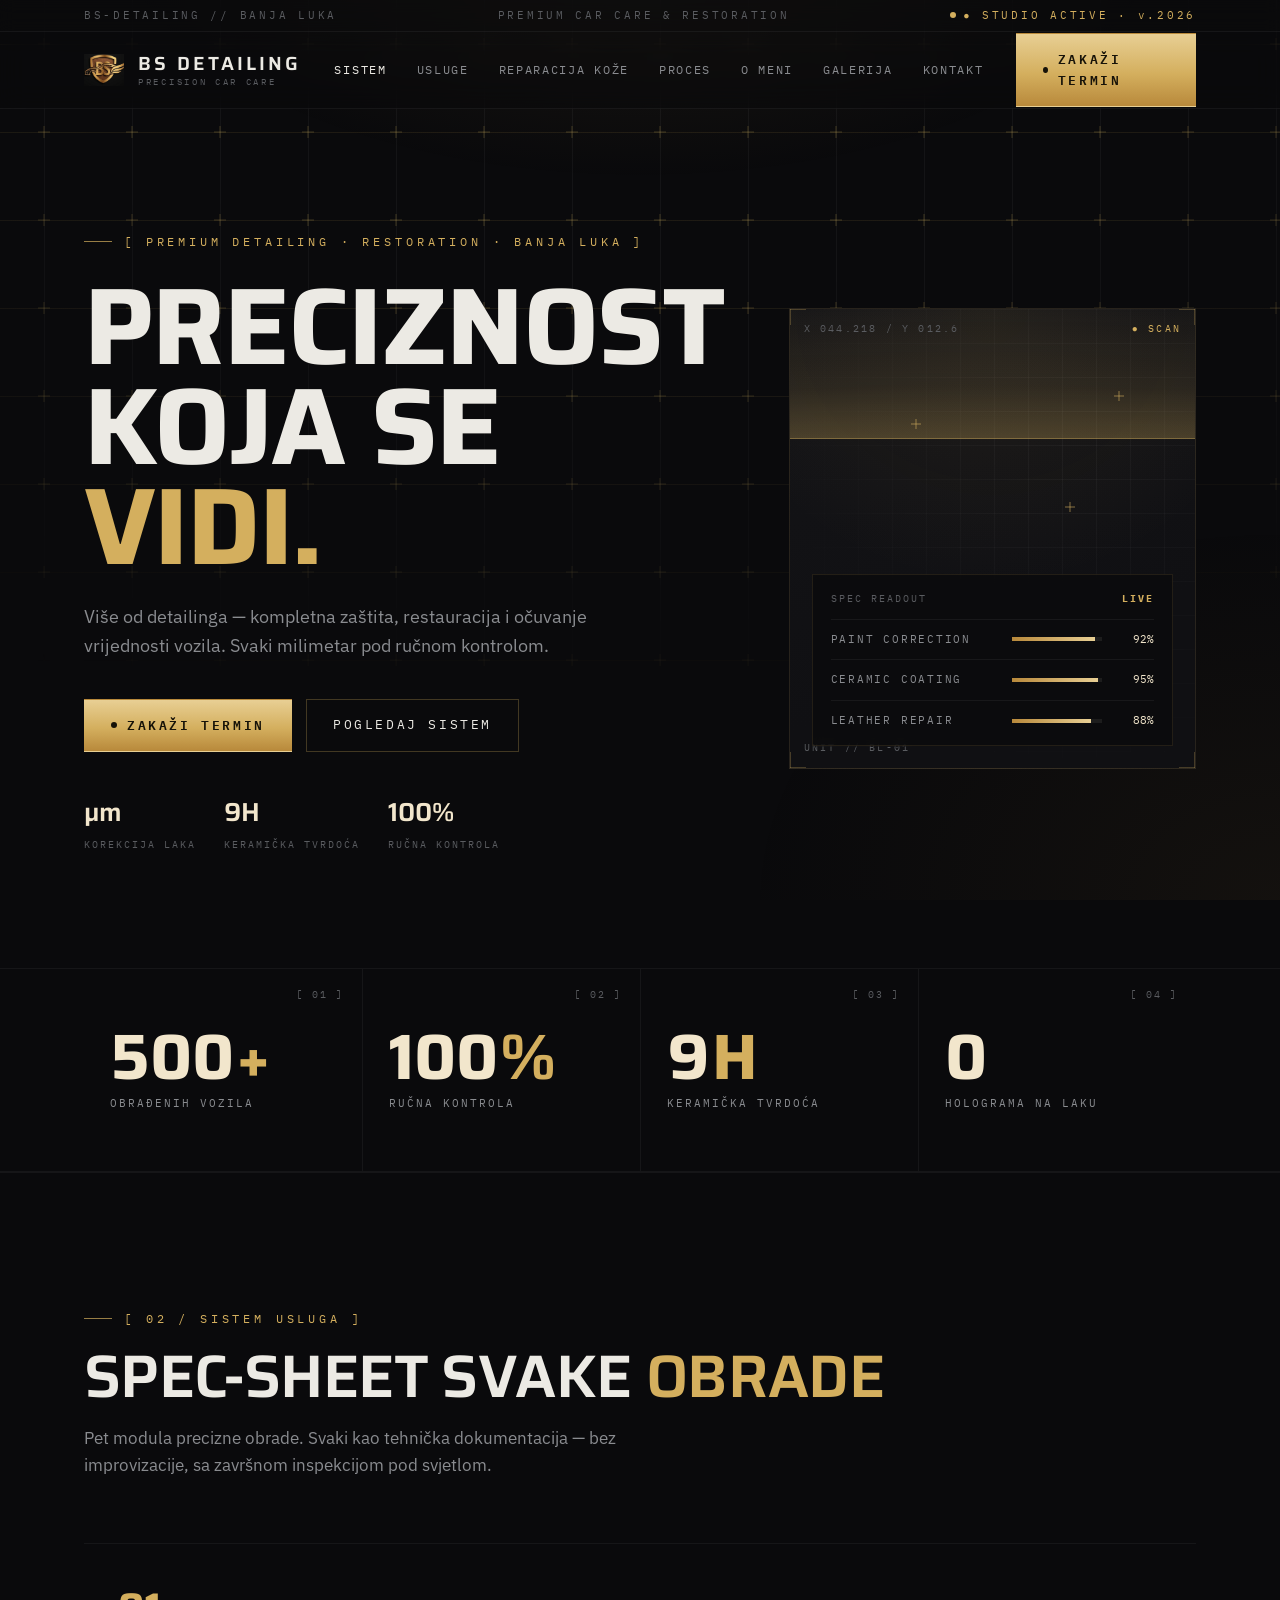
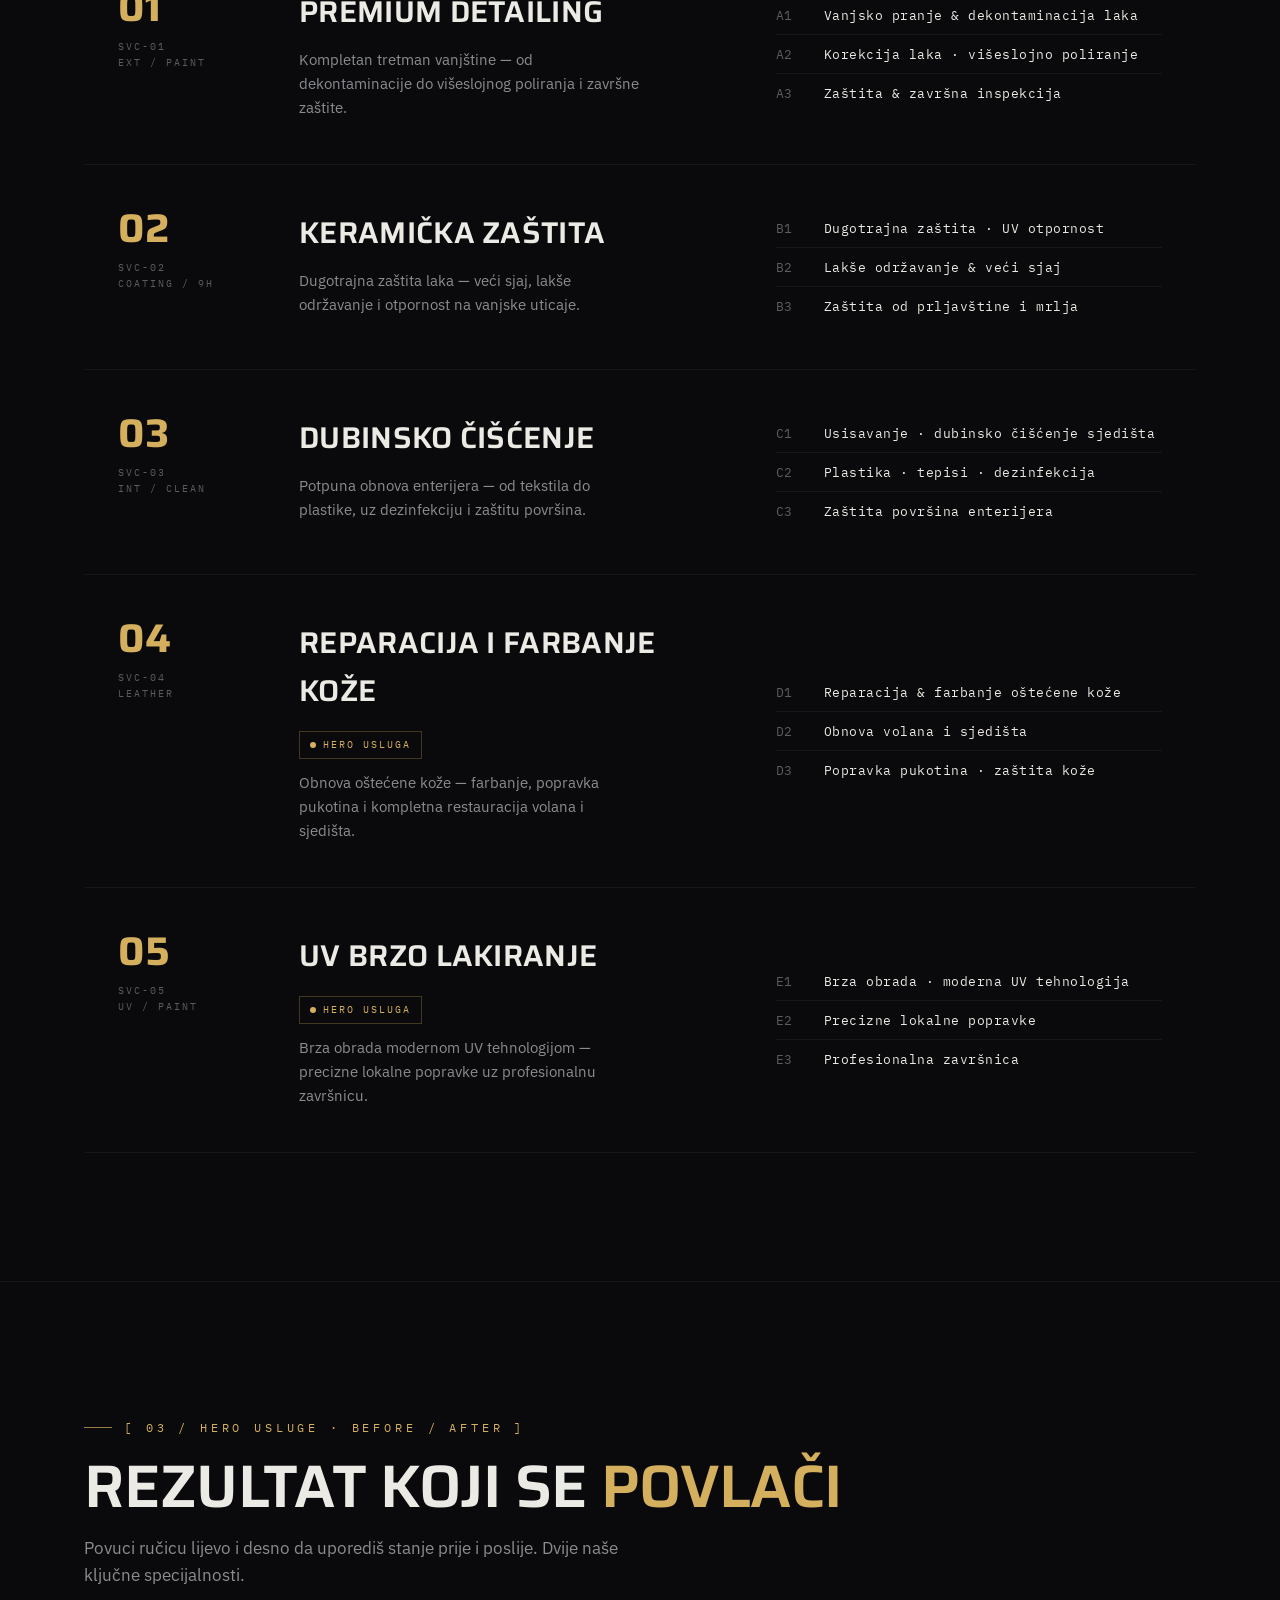
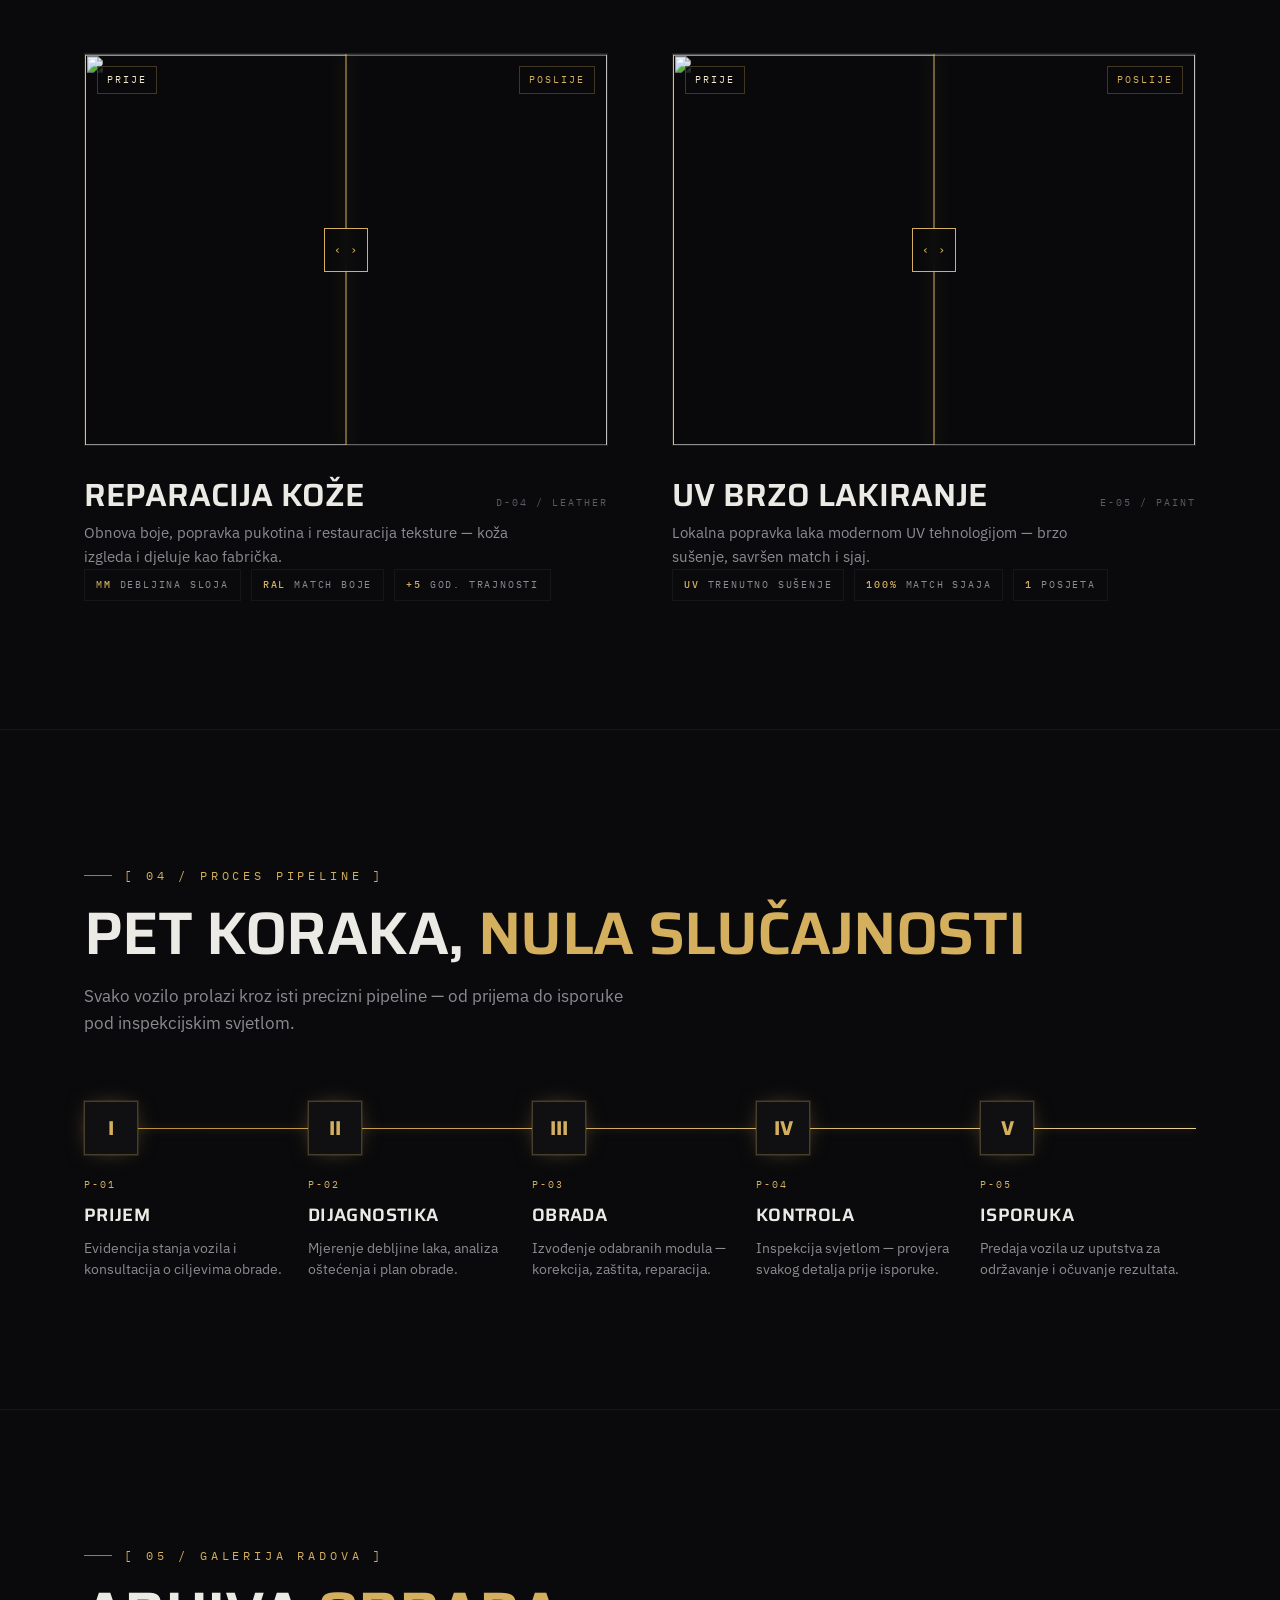
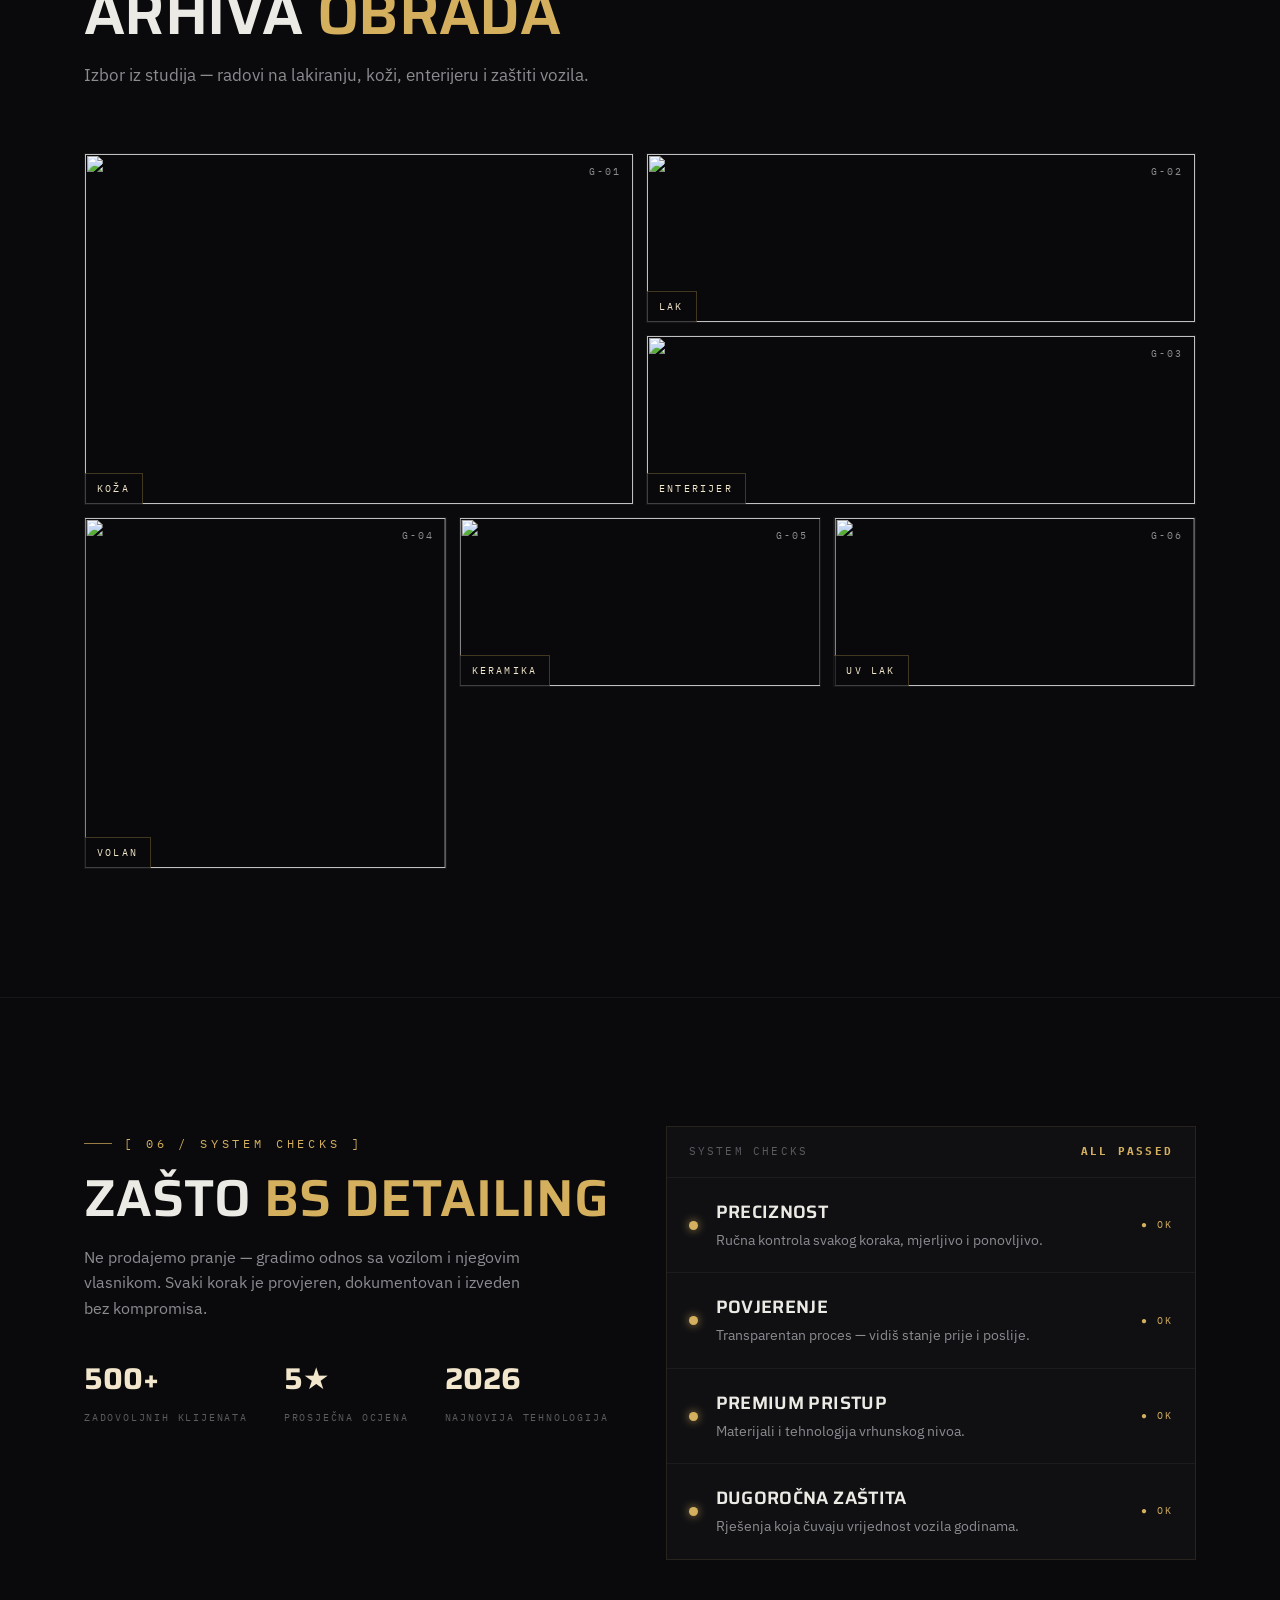
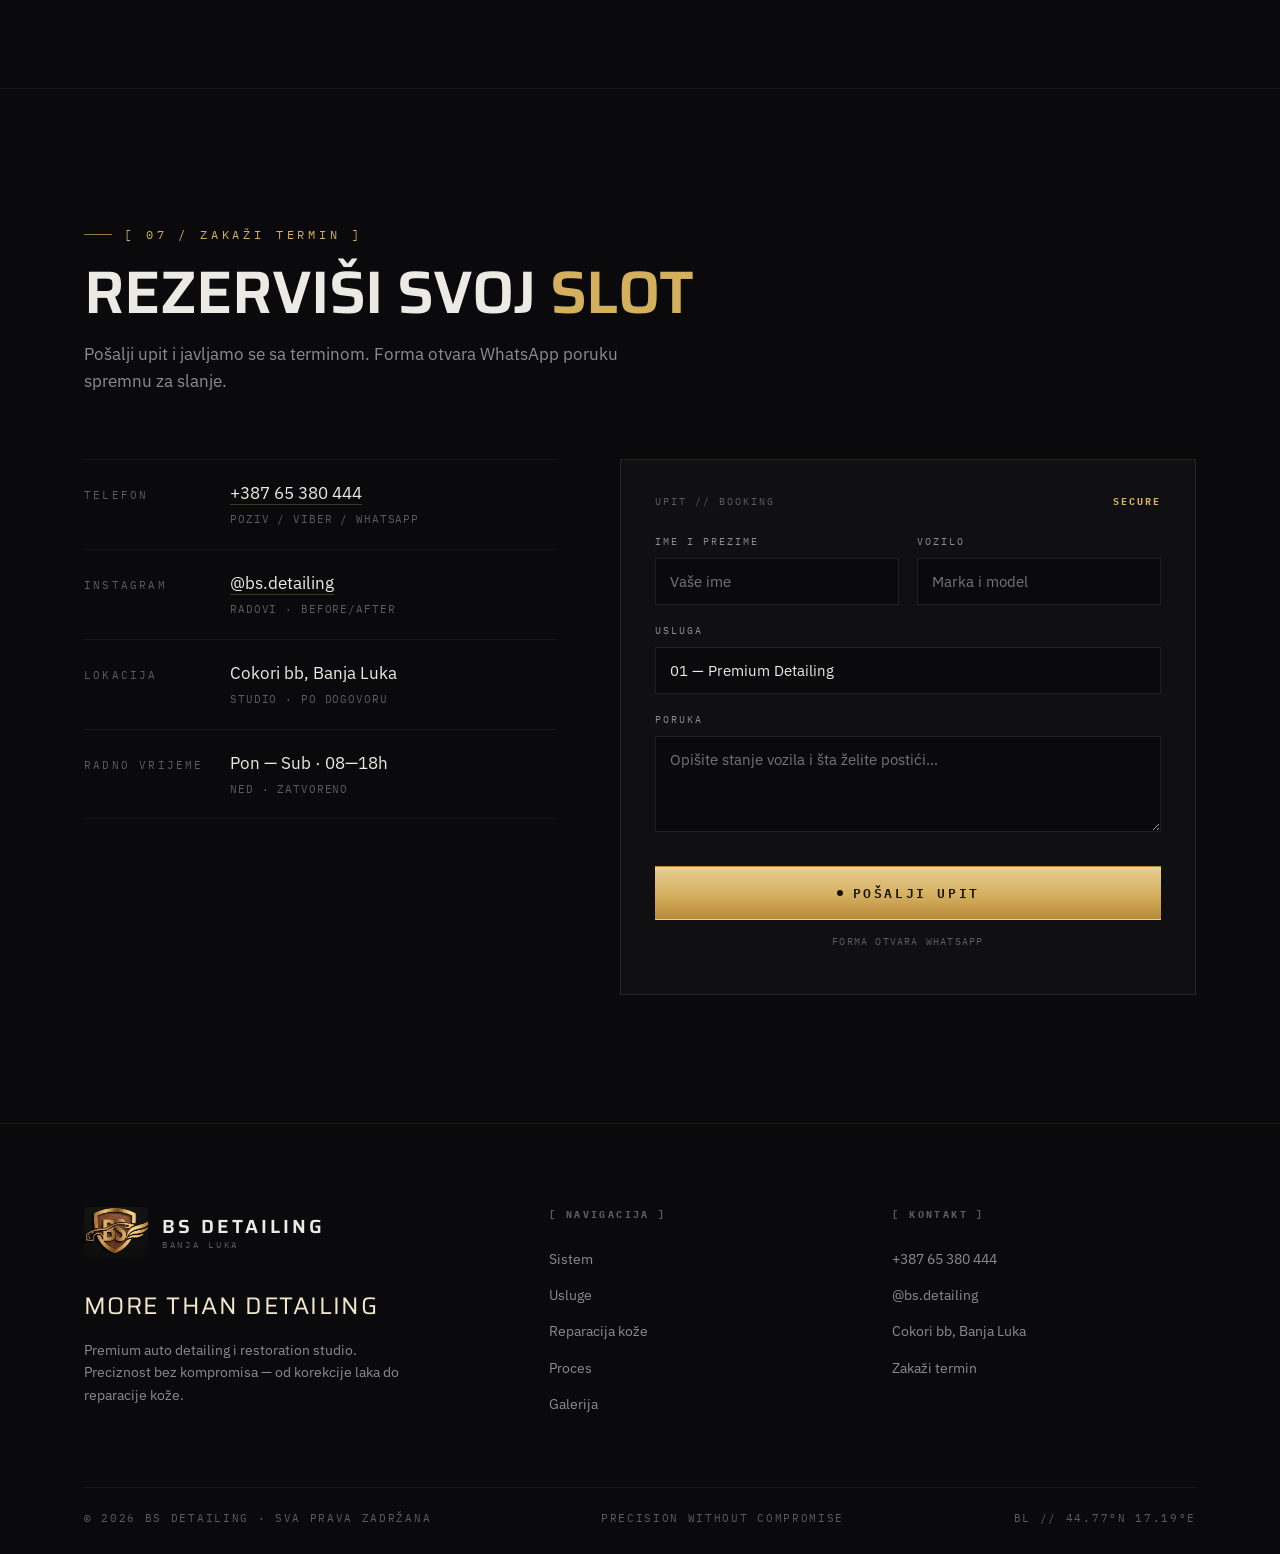
==== commit e49e2800: "Priprema sajta za web objavu: slike, kontakt, bugfixevi - Dodate profesionalne Unsplash fotografije " ====
--- a/project/index.html
+++ b/project/index.html
@@ -6,6 +6,11 @@
 <meta name="viewport" content="width=device-width, initial-scale=1.0" />
 <title>BS Detailing — Premium Car Care & Restoration · Banja Luka</title>
 <meta name="description" content="BS Detailing — najprecizniji premium auto detailing i restoration studio u Banjoj Luci. Korekcija laka, keramička zaštita, reparacija kože, UV brzo lakiranje." />
+<meta property="og:title" content="BS Detailing — Premium Car Care & Restoration · Banja Luka" />
+<meta property="og:description" content="Korekcija laka, keramička zaštita, reparacija kože i UV lakiranje. Preciznost bez kompromisa — Cokori bb, Banja Luka." />
+<meta property="og:image" content="assets/logo-full.png" />
+<meta property="og:type" content="website" />
+<meta name="twitter:card" content="summary_large_image" />
 <link rel="preconnect" href="https://fonts.googleapis.com" />
 <link rel="preconnect" href="https://fonts.gstatic.com" crossorigin />
 <link href="https://fonts.googleapis.com/css2?family=Saira:wght@500;600;700&family=IBM+Plex+Sans:wght@400;500;600&family=IBM+Plex+Mono:wght@400;500&display=swap" rel="stylesheet" />
@@ -247,9 +252,9 @@
 
         <div class="ba-block" data-reveal>
           <div class="ba" data-ba>
-            <image-slot class="layer-after" id="ba-leather-after" shape="rect" fit="cover" placeholder="POSLIJE · reparacija kože"></image-slot>
+            <image-slot class="layer-after" id="ba-leather-after" shape="rect" fit="cover" placeholder="POSLIJE · reparacija kože" src="https://images.unsplash.com/photo-aKTAKvDnPcc?auto=format&fit=crop&w=1200&q=80"></image-slot>
             <div class="layer-before">
-              <image-slot id="ba-leather-before" shape="rect" fit="cover" placeholder="PRIJE · oštećena koža"></image-slot>
+              <image-slot id="ba-leather-before" shape="rect" fit="cover" placeholder="PRIJE · oštećena koža" src="https://images.unsplash.com/photo-4Gd0UkWqIyw?auto=format&fit=crop&w=1200&q=80"></image-slot>
             </div>
             <span class="ba-tag b">PRIJE</span>
             <span class="ba-tag a">POSLIJE</span>
@@ -272,9 +277,9 @@
 
         <div class="ba-block" data-reveal>
           <div class="ba" data-ba>
-            <image-slot class="layer-after" id="ba-uv-after" shape="rect" fit="cover" placeholder="POSLIJE · UV lakiranje"></image-slot>
+            <image-slot class="layer-after" id="ba-uv-after" shape="rect" fit="cover" placeholder="POSLIJE · UV lakiranje" src="https://images.unsplash.com/photo-jfEyWa_EsgA?auto=format&fit=crop&w=1200&q=80"></image-slot>
             <div class="layer-before">
-              <image-slot id="ba-uv-before" shape="rect" fit="cover" placeholder="PRIJE · oštećen lak"></image-slot>
+              <image-slot id="ba-uv-before" shape="rect" fit="cover" placeholder="PRIJE · oštećen lak" src="https://images.unsplash.com/photo-XWfcWEx8dko?auto=format&fit=crop&w=1200&q=80"></image-slot>
             </div>
             <span class="ba-tag b">PRIJE</span>
             <span class="ba-tag a">POSLIJE</span>
@@ -354,42 +359,42 @@
       <div class="sec-head" data-reveal>
         <span class="eyebrow">[ 05 / GALERIJA RADOVA ]</span>
         <h2>Arhiva <span class="text-gold">obrada</span></h2>
-        <p>Izbor iz studija. Zamijeni polja svojim before/after fotografijama.</p>
+        <p>Izbor iz studija — radovi na lakiranju, koži, enterijeru i zaštiti vozila.</p>
       </div>
 
       <div class="gal-grid" data-reveal>
         <div class="gcell w3 h2">
-          <image-slot id="gal-1" shape="rect" fit="cover" placeholder="reparacija kože — sjedište"></image-slot>
+          <image-slot id="gal-1" shape="rect" fit="cover" placeholder="reparacija kože — sjedište" src="https://images.unsplash.com/photo-8FsHFdBV5Xg?auto=format&fit=crop&w=1200&q=80"></image-slot>
           <div class="hud"></div>
           <span class="gnum">G-01</span>
           <span class="glabel">KOŽA</span>
         </div>
         <div class="gcell w3">
-          <image-slot id="gal-2" shape="rect" fit="cover" placeholder="korekcija laka — hauba"></image-slot>
+          <image-slot id="gal-2" shape="rect" fit="cover" placeholder="korekcija laka — hauba" src="https://images.unsplash.com/photo-NOMicHkESqA?auto=format&fit=crop&w=1200&q=80"></image-slot>
           <div class="hud"></div>
           <span class="gnum">G-02</span>
           <span class="glabel">LAK</span>
         </div>
         <div class="gcell w3">
-          <image-slot id="gal-3" shape="rect" fit="cover" placeholder="enterijer — detalj"></image-slot>
+          <image-slot id="gal-3" shape="rect" fit="cover" placeholder="enterijer — detalj" src="https://images.unsplash.com/photo-iWXzOxNv7co?auto=format&fit=crop&w=1200&q=80"></image-slot>
           <div class="hud"></div>
           <span class="gnum">G-03</span>
           <span class="glabel">ENTERIJER</span>
         </div>
         <div class="gcell w2 h2">
-          <image-slot id="gal-4" shape="rect" fit="cover" placeholder="volan — restauracija"></image-slot>
+          <image-slot id="gal-4" shape="rect" fit="cover" placeholder="volan — restauracija" src="https://images.unsplash.com/photo-gNfTPdXSl5Y?auto=format&fit=crop&w=1200&q=80"></image-slot>
           <div class="hud"></div>
           <span class="gnum">G-04</span>
           <span class="glabel">VOLAN</span>
         </div>
         <div class="gcell w2">
-          <image-slot id="gal-5" shape="rect" fit="cover" placeholder="keramička zaštita"></image-slot>
+          <image-slot id="gal-5" shape="rect" fit="cover" placeholder="keramička zaštita" src="https://images.unsplash.com/photo-CjLpfGGdfiY?auto=format&fit=crop&w=1200&q=80"></image-slot>
           <div class="hud"></div>
           <span class="gnum">G-05</span>
           <span class="glabel">KERAMIKA</span>
         </div>
         <div class="gcell w2">
-          <image-slot id="gal-6" shape="rect" fit="cover" placeholder="UV lakiranje — detalj"></image-slot>
+          <image-slot id="gal-6" shape="rect" fit="cover" placeholder="UV lakiranje — detalj" src="https://images.unsplash.com/photo-K0iHdqIMpMA?auto=format&fit=crop&w=1200&q=80"></image-slot>
           <div class="hud"></div>
           <span class="gnum">G-06</span>
           <span class="glabel">UV LAK</span>
@@ -453,7 +458,7 @@
         <div class="cinfo" data-reveal>
           <div class="crow">
             <span class="k">Telefon</span>
-            <span class="v"><a href="tel:+38765000000">+387 65 000 000</a><small>POZIV / VIBER / WHATSAPP</small></span>
+            <span class="v"><a href="tel:+38765380444">+387 65 380 444</a><small>POZIV / VIBER / WHATSAPP</small></span>
           </div>
           <div class="crow">
             <span class="k">Instagram</span>
@@ -461,7 +466,7 @@
           </div>
           <div class="crow">
             <span class="k">Lokacija</span>
-            <span class="v">Banja Luka, BiH<small>STUDIO · PO DOGOVORU</small></span>
+            <span class="v">Cokori bb, Banja Luka<small>STUDIO · PO DOGOVORU</small></span>
           </div>
           <div class="crow">
             <span class="k">Radno vrijeme</span>
@@ -497,7 +502,7 @@
             <textarea id="poruka" name="poruka" placeholder="Opišite stanje vozila i šta želite postići…"></textarea>
           </div>
           <button type="submit" class="btn btn-gold" data-magnetic><span class="dot"></span>Pošalji upit</button>
-          <p class="note">FORMA OTVARA WHATSAPP · BROJ ZAMIJENITE U KODU</p>
+          <p class="note">FORMA OTVARA WHATSAPP</p>
         </form>
       </div>
     </div>
@@ -527,9 +532,9 @@
       </div>
       <div class="fcol">
         <h5>[ KONTAKT ]</h5>
-        <a href="tel:+38765000000">+387 65 000 000</a>
+        <a href="tel:+38765380444">+387 65 380 444</a>
         <a href="https://instagram.com/bs.detailing" target="_blank" rel="noopener">@bs.detailing</a>
-        <a href="#kontakt">Banja Luka, BiH</a>
+        <a href="#kontakt">Cokori bb, Banja Luka</a>
         <a href="#kontakt">Zakaži termin</a>
       </div>
     </div>
--- a/project/styles.css
+++ b/project/styles.css
@@ -336,7 +336,8 @@
 
 .mobile-nav {
   position: fixed;
-  inset: 76px 0 auto 0;
+  top: 76px; /* JS overrides this to track header bottom */
+  left: 0; right: 0;
   z-index: 49;
   background: rgba(10,10,12,0.98);
   border-bottom: 1px solid var(--line-gold);
